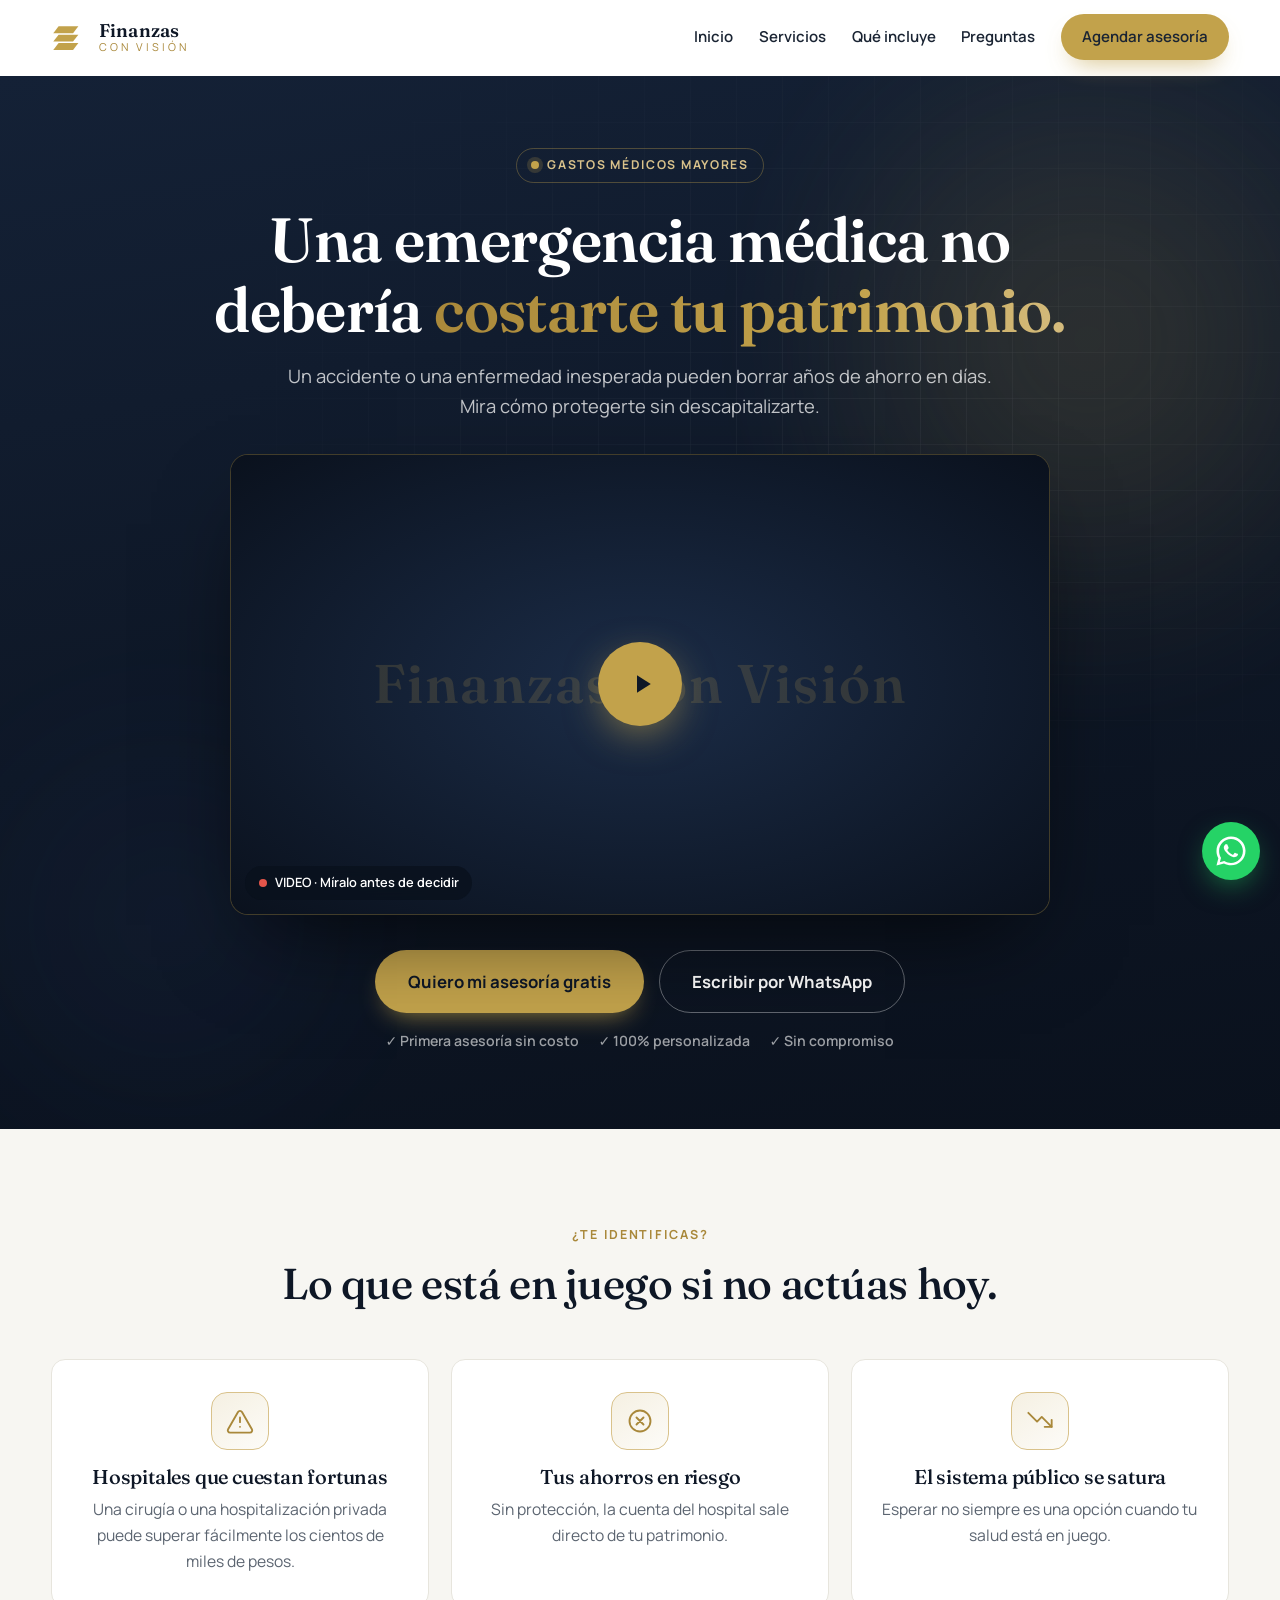
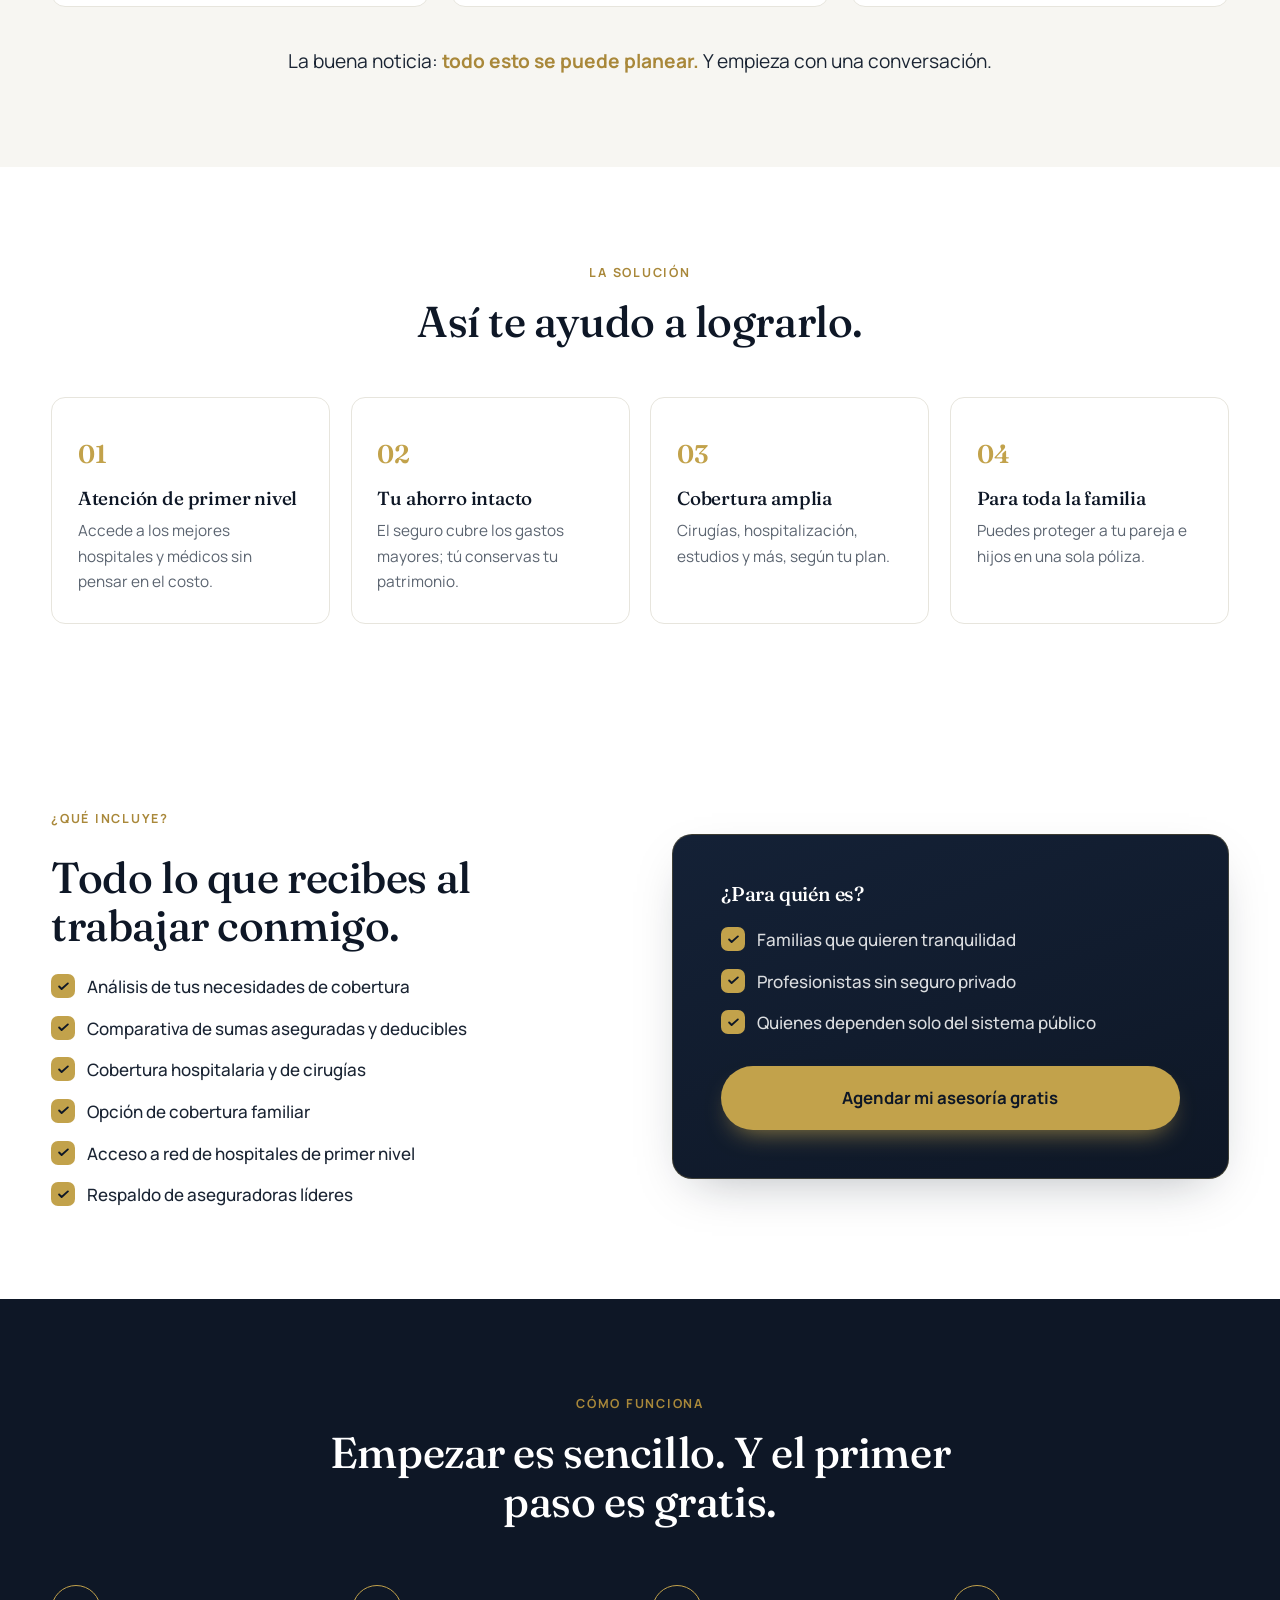
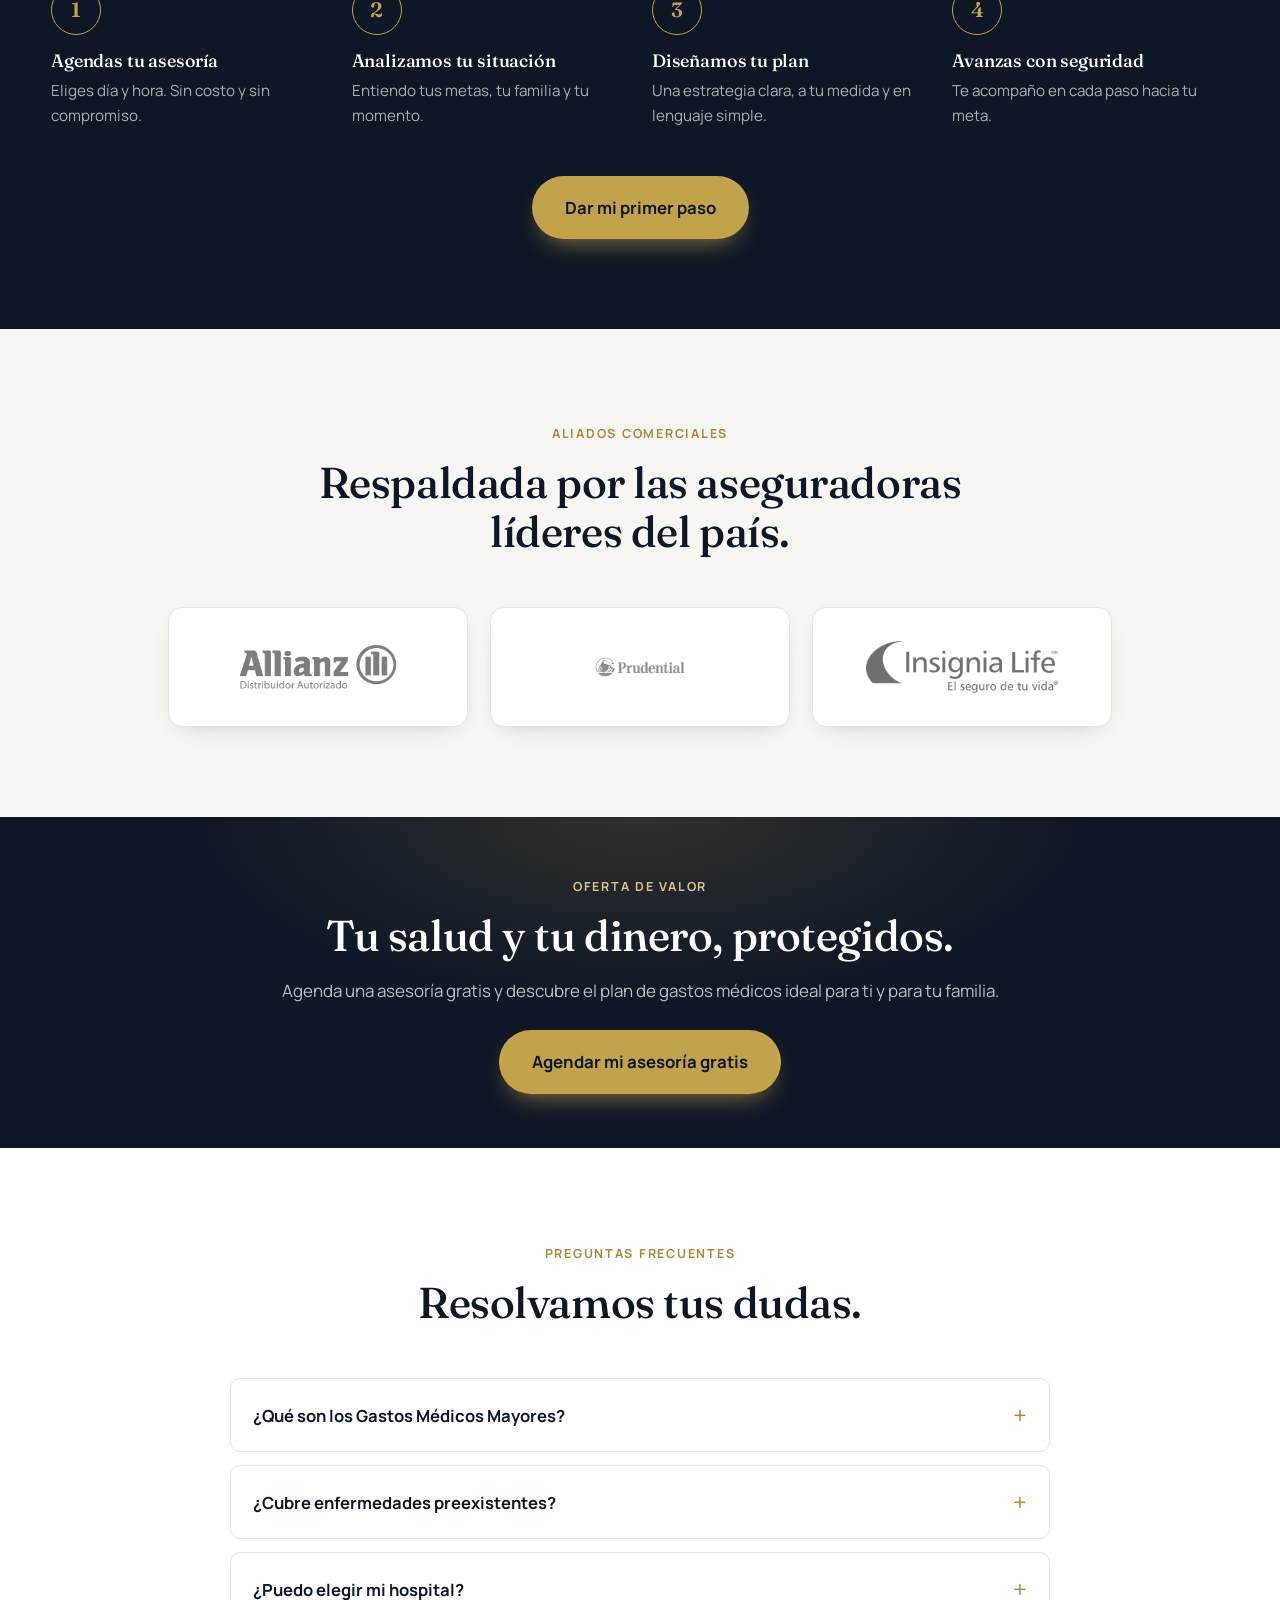
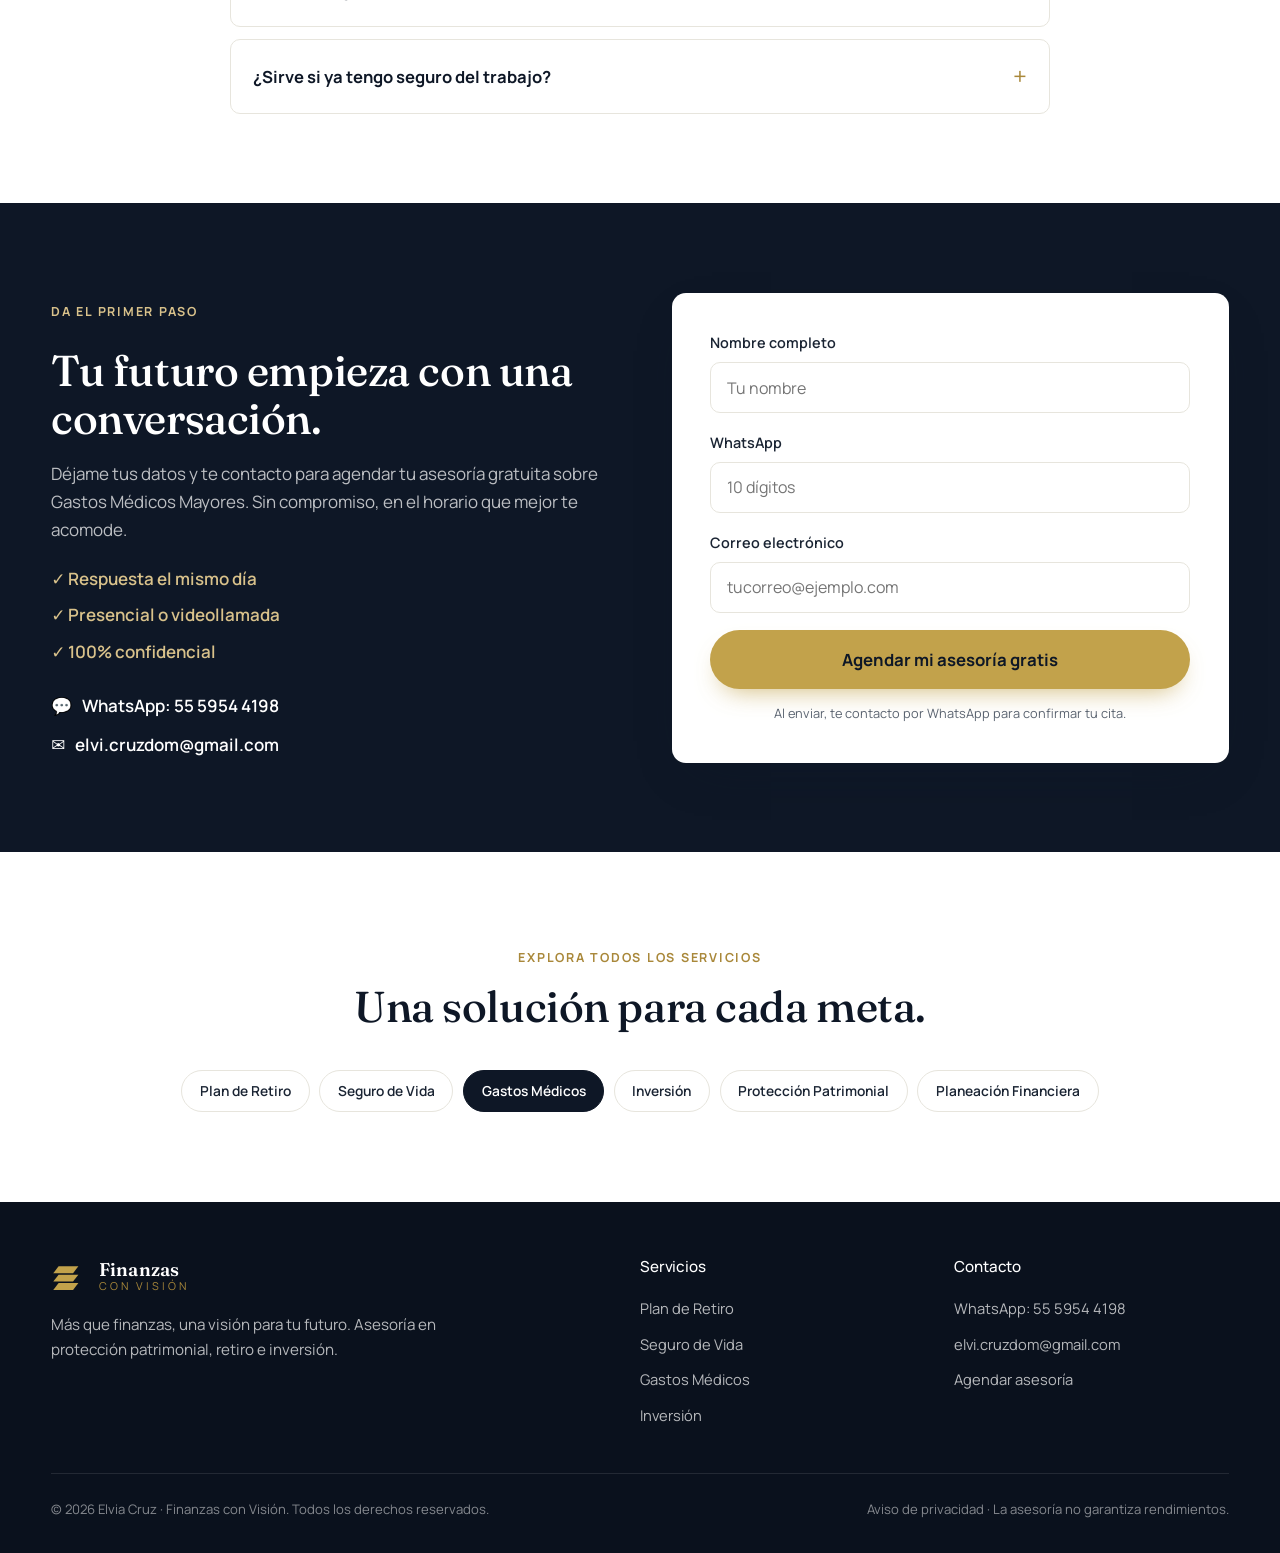
==== gastos-medicos.html @ ceccd6d0 "Add files via upload" ====
<!DOCTYPE html>
<html lang="es-MX">
<head>
  <meta charset="UTF-8" />
  <meta name="viewport" content="width=device-width, initial-scale=1.0" />
  <title>Gastos Médicos Mayores | Elvia Cruz · Finanzas con Visión</title>
  <meta name="description" content="Atiéndete en los mejores hospitales sin descapitalizarte. Seguro de Gastos Médicos Mayores. Agenda tu asesoría gratis con Elvia Cruz." />
  <meta name="theme-color" content="#0E1726" />
  <meta property="og:title" content="Gastos Médicos Mayores | Finanzas con Visión" />
  <meta property="og:description" content="Atiéndete en los mejores hospitales sin descapitalizarte. Seguro de Gastos Médicos Mayores. Agenda tu asesoría gratis con Elvia Cruz." />
  <meta property="og:type" content="website" />
  <meta property="og:image" content="assets/Elvy.jpeg" />

  <link rel="preconnect" href="https://fonts.googleapis.com" />
  <link rel="preconnect" href="https://fonts.gstatic.com" crossorigin />
  <link href="https://fonts.googleapis.com/css2?family=Fraunces:opsz,wght@9..144,400;9..144,500;9..144,600&family=Manrope:wght@400;500;600;700&display=swap" rel="stylesheet" />
  <link rel="icon" type="image/svg+xml" href="assets/logo.svg" />
  <link rel="stylesheet" href="css/gastos-medicos/gastos-medicos.css" />

  <!-- ===== META PIXEL (reemplazar PIXEL_ID) =====
  <script>!function(f,b,e,v,n,t,s2){if(f.fbq)return;n=f.fbq=function(){n.callMethod?n.callMethod.apply(n,arguments):n.queue.push(arguments)};if(!f._fbq)f._fbq=n;n.push=n;n.loaded=!0;n.version='2.0';n.queue=[];t=b.createElement(e);t.async=!0;t.src=v;s2=b.getElementsByTagName(e)[0];s2.parentNode.insertBefore(t,s2)}(window,document,'script','https://connect.facebook.net/en_US/fbevents.js');fbq('init','PIXEL_ID');fbq('track','PageView');</script>
  -->
</head>
<body>
  <div class="scroll-progress" id="scrollProgress" aria-hidden="true"></div>

  <!-- HEADER -->
  <header class="site-header" id="header">
    <div class="container header-inner">
      <a href="index.html" class="brand" aria-label="Finanzas con Visión - Inicio">
        <img src="assets/logo.svg" alt="" class="brand-mark" width="40" height="40" />
        <span class="brand-text"><strong>Finanzas</strong><em>con visión</em></span>
      </a>
      <nav class="nav" id="nav" aria-label="Navegación principal">
        <a href="index.html">Inicio</a>
        <a href="index.html#servicios">Servicios</a>
        <a href="#incluye">Qué incluye</a>
        <a href="#faq">Preguntas</a>
        <a href="#agenda" class="btn btn-gold nav-cta">Agendar asesoría</a>
      </nav>
      <button class="nav-toggle" id="navToggle" aria-label="Abrir menú" aria-expanded="false">
        <span></span><span></span><span></span>
      </button>
    </div>
  </header>

  <main>
    <!-- HERO VSL -->
    <section class="vsl-hero">
      <div class="container vsl-inner">
        <span class="vsl-eyebrow reveal"><span class="dot"></span>Gastos Médicos Mayores</span>
        <h1 class="reveal" data-delay="80">Una emergencia médica no debería <span class="text-gold">costarte tu patrimonio.</span></h1>
        <p class="vsl-hero-sub reveal" data-delay="160">Un accidente o una enfermedad inesperada pueden borrar años de ahorro en días. Mira cómo protegerte sin descapitalizarte.</p>

        <!-- VIDEO VSL · agrega la URL del video en data-video (YouTube/Vimeo/MP4) -->
        <div class="video-wrap reveal" id="videoWrap" data-delay="220" data-video="" role="button" tabindex="0" aria-label="Reproducir video">
          <div class="video-fallback"><span>Finanzas con Visión</span></div>
          <span class="video-tag"><span class="rec"></span> VIDEO · Míralo antes de decidir</span>
          <button class="play-btn" aria-label="Reproducir">
            <svg viewBox="0 0 24 24" fill="currentColor" aria-hidden="true"><path d="M8 5v14l11-7z"/></svg>
          </button>
        </div>

        <div class="vsl-cta reveal" data-delay="300">
          <div class="btn-row">
            <a href="#agenda" class="btn btn-gold btn-lg" data-cta="hero-agenda">Quiero mi asesoría gratis</a>
            <a href="https://wa.me/525559544198?text=Hola%20Elvia%2C%20vi%20tu%20informaci%C3%B3n%20sobre%20Gastos%20Médicos%20Mayores%20y%20quiero%20agendar%20mi%20asesor%C3%ADa" class="btn btn-ghost btn-lg" style="color:#fff;border-color:rgba(255,255,255,.35)" target="_blank" rel="noopener">Escribir por WhatsApp</a>
          </div>
          <ul class="vsl-trust">
            <li>✓ Primera asesoría sin costo</li>
            <li>✓ 100% personalizada</li>
            <li>✓ Sin compromiso</li>
          </ul>
        </div>
      </div>
      <div class="hero-bg" aria-hidden="true">
        <span class="aurora aurora-1"></span>
        <span class="aurora aurora-2"></span>
        <span class="grid-overlay"></span>
      </div>
    </section>

    <!-- PROBLEMA -->
    <section class="section problema" id="problema">
      <div class="container">
        <div class="section-head reveal">
          <span class="kicker">¿Te identificas?</span>
          <h2>Lo que está en juego si no actúas hoy.</h2>
        </div>
        <div class="cards-3">
          <article class="pain-card reveal">
            <span class="pain-icon" aria-hidden="true"><svg viewBox="0 0 24 24" fill="none" stroke="currentColor" stroke-width="1.6" stroke-linecap="round" stroke-linejoin="round"><path d="M10.3 4.3 1.8 19a2 2 0 0 0 1.7 3h17a2 2 0 0 0 1.7-3L13.7 4.3a2 2 0 0 0-3.4 0z"/><path d="M12 9v4M12 17h.01"/></svg></span>
            <h3>Hospitales que cuestan fortunas</h3>
            <p>Una cirugía o una hospitalización privada puede superar fácilmente los cientos de miles de pesos.</p>
          </article>
          <article class="pain-card reveal" data-delay="100">
            <span class="pain-icon" aria-hidden="true"><svg viewBox="0 0 24 24" fill="none" stroke="currentColor" stroke-width="1.6" stroke-linecap="round" stroke-linejoin="round"><circle cx="12" cy="12" r="9"/><path d="M15 9l-6 6M9 9l6 6"/></svg></span>
            <h3>Tus ahorros en riesgo</h3>
            <p>Sin protección, la cuenta del hospital sale directo de tu patrimonio.</p>
          </article>
          <article class="pain-card reveal" data-delay="200">
            <span class="pain-icon" aria-hidden="true"><svg viewBox="0 0 24 24" fill="none" stroke="currentColor" stroke-width="1.6" stroke-linecap="round" stroke-linejoin="round"><path d="M22 17l-8.5-8.5-4 4L2 5"/><path d="M16 17h6v-6"/></svg></span>
            <h3>El sistema público se satura</h3>
            <p>Esperar no siempre es una opción cuando tu salud está en juego.</p>
          </article>
        </div>
        <p class="problema-close reveal">La buena noticia: <strong>todo esto se puede planear.</strong> Y empieza con una conversación.</p>
      </div>
    </section>

    <!-- BENEFICIOS / SOLUCIÓN -->
    <section class="section beneficios">
      <div class="container">
        <div class="section-head reveal">
          <span class="kicker">La solución</span>
          <h2>Así te ayudo a lograrlo.</h2>
        </div>
        <div class="cards-4">
          <article class="benefit-card reveal">
            <span class="benefit-num">01</span>
            <h3>Atención de primer nivel</h3>
            <p>Accede a los mejores hospitales y médicos sin pensar en el costo.</p>
          </article>
          <article class="benefit-card reveal" data-delay="80">
            <span class="benefit-num">02</span>
            <h3>Tu ahorro intacto</h3>
            <p>El seguro cubre los gastos mayores; tú conservas tu patrimonio.</p>
          </article>
          <article class="benefit-card reveal" data-delay="160">
            <span class="benefit-num">03</span>
            <h3>Cobertura amplia</h3>
            <p>Cirugías, hospitalización, estudios y más, según tu plan.</p>
          </article>
          <article class="benefit-card reveal" data-delay="240">
            <span class="benefit-num">04</span>
            <h3>Para toda la familia</h3>
            <p>Puedes proteger a tu pareja e hijos en una sola póliza.</p>
          </article>
        </div>
      </div>
    </section>

    <!-- QUÉ INCLUYE -->
    <section class="section" id="incluye">
      <div class="container split-grid">
        <div class="reveal">
          <span class="kicker">¿Qué incluye?</span>
          <h2 style="margin:.6rem 0 1.4rem">Todo lo que recibes al trabajar conmigo.</h2>
          <ul class="checklist">
            <li>Análisis de tus necesidades de cobertura</li>
            <li>Comparativa de sumas aseguradas y deducibles</li>
            <li>Cobertura hospitalaria y de cirugías</li>
            <li>Opción de cobertura familiar</li>
            <li>Acceso a red de hospitales de primer nivel</li>
            <li>Respaldo de aseguradoras líderes</li>
          </ul>
        </div>
        <div class="split-visual reveal" data-delay="120">
          <h3>¿Para quién es?</h3>
          <ul class="checklist">
            <li>Familias que quieren tranquilidad</li>
            <li>Profesionistas sin seguro privado</li>
            <li>Quienes dependen solo del sistema público</li>
          </ul>
          <a href="#agenda" class="btn btn-gold btn-block btn-lg" style="margin-top:1.8rem" data-cta="incluye-agenda">Agendar mi asesoría gratis</a>
        </div>
      </div>
    </section>

    <!-- PROCESO -->
    <section class="section proceso">
      <div class="container">
        <div class="section-head reveal light">
          <span class="kicker">Cómo funciona</span>
          <h2>Empezar es sencillo. Y el primer paso es gratis.</h2>
        </div>
        <ol class="steps">
          <li class="step reveal">
            <span class="step-num">1</span>
            <h3>Agendas tu asesoría</h3>
            <p>Eliges día y hora. Sin costo y sin compromiso.</p>
          </li>
          <li class="step reveal" data-delay="100">
            <span class="step-num">2</span>
            <h3>Analizamos tu situación</h3>
            <p>Entiendo tus metas, tu familia y tu momento.</p>
          </li>
          <li class="step reveal" data-delay="200">
            <span class="step-num">3</span>
            <h3>Diseñamos tu plan</h3>
            <p>Una estrategia clara, a tu medida y en lenguaje simple.</p>
          </li>
          <li class="step reveal" data-delay="300">
            <span class="step-num">4</span>
            <h3>Avanzas con seguridad</h3>
            <p>Te acompaño en cada paso hacia tu meta.</p>
          </li>
        </ol>
        <div class="proceso-cta reveal"><a href="#agenda" class="btn btn-gold btn-lg">Dar mi primer paso</a></div>
      </div>
    </section>

    <!-- ALIADOS -->
    <section class="section aliados" id="aliados">
      <div class="container">
        <div class="section-head reveal">
          <span class="kicker">Aliados comerciales</span>
          <h2>Respaldada por las aseguradoras líderes del país.</h2>
        </div>
        <div class="partners reveal">
          <div class="partner"><img src="assets/allianz-distribuidor-autorizado.png" alt="Allianz" onerror="this.replaceWith(Object.assign(document.createElement('span'),{className:'partner-name',textContent:'Allianz'}))" /></div>
          <div class="partner"><img src="assets/Prudential-Financial-Logo.png" alt="Prudential" onerror="this.replaceWith(Object.assign(document.createElement('span'),{className:'partner-name',textContent:'Prudential'}))" /></div>
          <div class="partner"><img src="assets/logo insignia.png" alt="Insignia Life" onerror="this.replaceWith(Object.assign(document.createElement('span'),{className:'partner-name',textContent:'Insignia Life'}))" /></div>
        </div>
      </div>
    </section>

    <!-- OFERTA -->
    <section class="offer-bar">
      <div class="container offer-box reveal">
        <span class="kicker">Oferta de valor</span>
        <h2>Tu salud y tu dinero, protegidos.</h2>
        <p>Agenda una asesoría gratis y descubre el plan de gastos médicos ideal para ti y para tu familia.</p>
        <a href="#agenda" class="btn btn-gold btn-lg">Agendar mi asesoría gratis</a>
      </div>
    </section>

    <!-- FAQ -->
    <section class="section faq" id="faq">
      <div class="container faq-wrap">
        <div class="section-head reveal">
          <span class="kicker">Preguntas frecuentes</span>
          <h2>Resolvamos tus dudas.</h2>
        </div>
        <div class="faq-list">
          <details class="faq-item reveal">
            <summary>¿Qué son los Gastos Médicos Mayores?</summary>
            <p>Un seguro que cubre gastos hospitalarios y de cirugías de cierto monto en adelante, protegiendo tu patrimonio.</p>
          </details>
          <details class="faq-item reveal">
            <summary>¿Cubre enfermedades preexistentes?</summary>
            <p>Depende del caso; lo revisamos con transparencia en tu asesoría.</p>
          </details>
          <details class="faq-item reveal">
            <summary>¿Puedo elegir mi hospital?</summary>
            <p>Sí, dentro de la red de tu plan, que incluye hospitales de primer nivel.</p>
          </details>
          <details class="faq-item reveal">
            <summary>¿Sirve si ya tengo seguro del trabajo?</summary>
            <p>Puede complementarlo o darte cobertura propia si cambias de empleo.</p>
          </details>
        </div>
      </div>
    </section>

    <!-- AGENDA / FORM -->
    <section class="section agenda" id="agenda">
      <div class="container agenda-grid">
        <div class="agenda-copy reveal">
          <span class="kicker light">Da el primer paso</span>
          <h2>Tu futuro empieza con una conversación.</h2>
          <p>Déjame tus datos y te contacto para agendar tu asesoría gratuita sobre Gastos Médicos Mayores. Sin compromiso, en el horario que mejor te acomode.</p>
          <ul class="agenda-list">
            <li>✓ Respuesta el mismo día</li>
            <li>✓ Presencial o videollamada</li>
            <li>✓ 100% confidencial</li>
          </ul>
          <div class="agenda-contact">
            <a href="https://wa.me/525559544198?text=Hola%20Elvia%2C%20vi%20tu%20informaci%C3%B3n%20sobre%20Gastos%20Médicos%20Mayores%20y%20quiero%20agendar%20mi%20asesor%C3%ADa" class="contact-line" target="_blank" rel="noopener"><span aria-hidden="true">💬</span> WhatsApp: 55 5954 4198</a>
            <a href="mailto:elvi.cruzdom@gmail.com" class="contact-line"><span aria-hidden="true">✉️</span> elvi.cruzdom@gmail.com</a>
          </div>
        </div>
        <div class="agenda-card reveal" data-delay="120">
          <form id="leadForm" class="lead-form" novalidate data-servicio="Gastos Médicos Mayores">
            <div class="field"><label for="nombre">Nombre completo</label><input type="text" id="nombre" name="nombre" required placeholder="Tu nombre" autocomplete="name" /></div>
            <div class="field"><label for="whatsapp">WhatsApp</label><input type="tel" id="whatsapp" name="whatsapp" required placeholder="10 dígitos" autocomplete="tel" inputmode="numeric" /></div>
            <div class="field"><label for="email">Correo electrónico</label><input type="email" id="email" name="email" required placeholder="tucorreo@ejemplo.com" autocomplete="email" /></div>
            <button type="submit" class="btn btn-gold btn-block btn-lg" data-cta="form-submit">Agendar mi asesoría gratis</button>
            <p class="form-note">Al enviar, te contacto por WhatsApp para confirmar tu cita.</p>
            <p class="form-success" id="formSuccess" hidden>✓ ¡Listo! Te redirijo a WhatsApp para confirmar…</p>
          </form>
          <!-- Calendly opcional: pega tu widget aquí -->
        </div>
      </div>
    </section>

    <!-- OTROS SERVICIOS -->
    <section class="section" style="text-align:center">
      <div class="container">
        <div class="section-head reveal" style="margin-bottom:0">
          <span class="kicker">Explora todos los servicios</span>
          <h2>Una solución para cada meta.</h2>
        </div>
        <div class="svc-nav reveal">
          <a class="svc-chip" href="retiro.html">Plan de Retiro</a>
          <a class="svc-chip" href="seguro-vida.html">Seguro de Vida</a>
          <a class="svc-chip active" href="gastos-medicos.html">Gastos Médicos</a>
          <a class="svc-chip" href="inversion.html">Inversión</a>
          <a class="svc-chip" href="proteccion-patrimonial.html">Protección Patrimonial</a>
          <a class="svc-chip" href="planeacion-financiera.html">Planeación Financiera</a>
        </div>
      </div>
    </section>
  </main>

  <!-- FOOTER -->
  <footer class="site-footer">
    <div class="container footer-grid">
      <div class="footer-brand">
        <a href="index.html" class="brand brand--footer">
          <img src="assets/logo.svg" alt="" class="brand-mark" width="44" height="44" />
          <span class="brand-text"><strong>Finanzas</strong><em>con visión</em></span>
        </a>
        <p>Más que finanzas, una visión para tu futuro. Asesoría en protección patrimonial, retiro e inversión.</p>
      </div>
      <div class="footer-col">
        <h4>Servicios</h4>
        <a href="retiro.html">Plan de Retiro</a>
        <a href="seguro-vida.html">Seguro de Vida</a>
        <a href="gastos-medicos.html">Gastos Médicos</a>
        <a href="inversion.html">Inversión</a>
      </div>
      <div class="footer-col">
        <h4>Contacto</h4>
        <a href="https://wa.me/525559544198" target="_blank" rel="noopener">WhatsApp: 55 5954 4198</a>
        <a href="mailto:elvi.cruzdom@gmail.com">elvi.cruzdom@gmail.com</a>
        <a href="#agenda">Agendar asesoría</a>
      </div>
    </div>
    <div class="container footer-bottom">
      <span>© <span id="year">2026</span> Elvia Cruz · Finanzas con Visión. Todos los derechos reservados.</span>
      <span class="footer-legal">Aviso de privacidad · La asesoría no garantiza rendimientos.</span>
    </div>
  </footer>

  <!-- WHATSAPP FLOTANTE -->
  <a href="https://wa.me/525559544198?text=Hola%20Elvia%2C%20vi%20tu%20informaci%C3%B3n%20sobre%20Gastos%20Médicos%20Mayores%20y%20quiero%20agendar%20mi%20asesor%C3%ADa" class="wa-float" target="_blank" rel="noopener" aria-label="Escríbeme por WhatsApp"><svg viewBox="0 0 32 32" width="30" height="30" fill="currentColor" aria-hidden="true"><path d="M16 .5C7.4.5.5 7.4.5 16c0 2.8.7 5.4 2 7.7L.5 31.5l8-2.1c2.2 1.2 4.8 1.9 7.5 1.9 8.6 0 15.5-6.9 15.5-15.5S24.6.5 16 .5zm0 28.3c-2.4 0-4.7-.6-6.7-1.8l-.5-.3-4.7 1.2 1.3-4.6-.3-.5C3.9 20.8 3.3 18.5 3.3 16 3.3 9 9 3.3 16 3.3S28.7 9 28.7 16 23 28.8 16 28.8zm7.4-9.5c-.4-.2-2.4-1.2-2.7-1.3-.4-.1-.6-.2-.9.2-.3.4-1 1.3-1.3 1.6-.2.2-.5.3-.9.1-.4-.2-1.7-.6-3.2-2-1.2-1-2-2.4-2.2-2.8-.2-.4 0-.6.2-.8l.6-.7c.2-.2.3-.4.4-.6.1-.2 0-.5 0-.7-.1-.2-.9-2.1-1.2-2.9-.3-.8-.6-.7-.9-.7h-.7c-.2 0-.6.1-1 .5-.3.4-1.3 1.3-1.3 3.1s1.3 3.6 1.5 3.8c.2.2 2.6 4 6.3 5.5.9.4 1.6.6 2.1.8.9.3 1.7.2 2.3.1.7-.1 2.4-1 2.7-1.9.3-.9.3-1.7.2-1.9-.1-.2-.3-.3-.7-.5z"/></svg></a>

  <!-- MODAL VIDEO -->
  <div class="video-modal" id="videoModal" aria-hidden="true">
    <div class="video-modal-inner">
      <button class="video-close" id="videoClose" aria-label="Cerrar video">&times;</button>
      <div id="videoModalBody" style="width:100%;height:100%"></div>
    </div>
  </div>

  <script src="js/shared/vsl.js" defer></script>
</body>
</html>
---- css/gastos-medicos/gastos-medicos.css ----
/* ============================================================
   Gastos Médicos Mayores — gastos-medicos.css
   Importa la base compartida y aplica ajustes propios de esta página.
   ============================================================ */
@import url('../shared/base.css');

/* Espacio reservado para personalizaciones de esta landing
   (acentos, poster del video, etc.) sin tocar la base. */
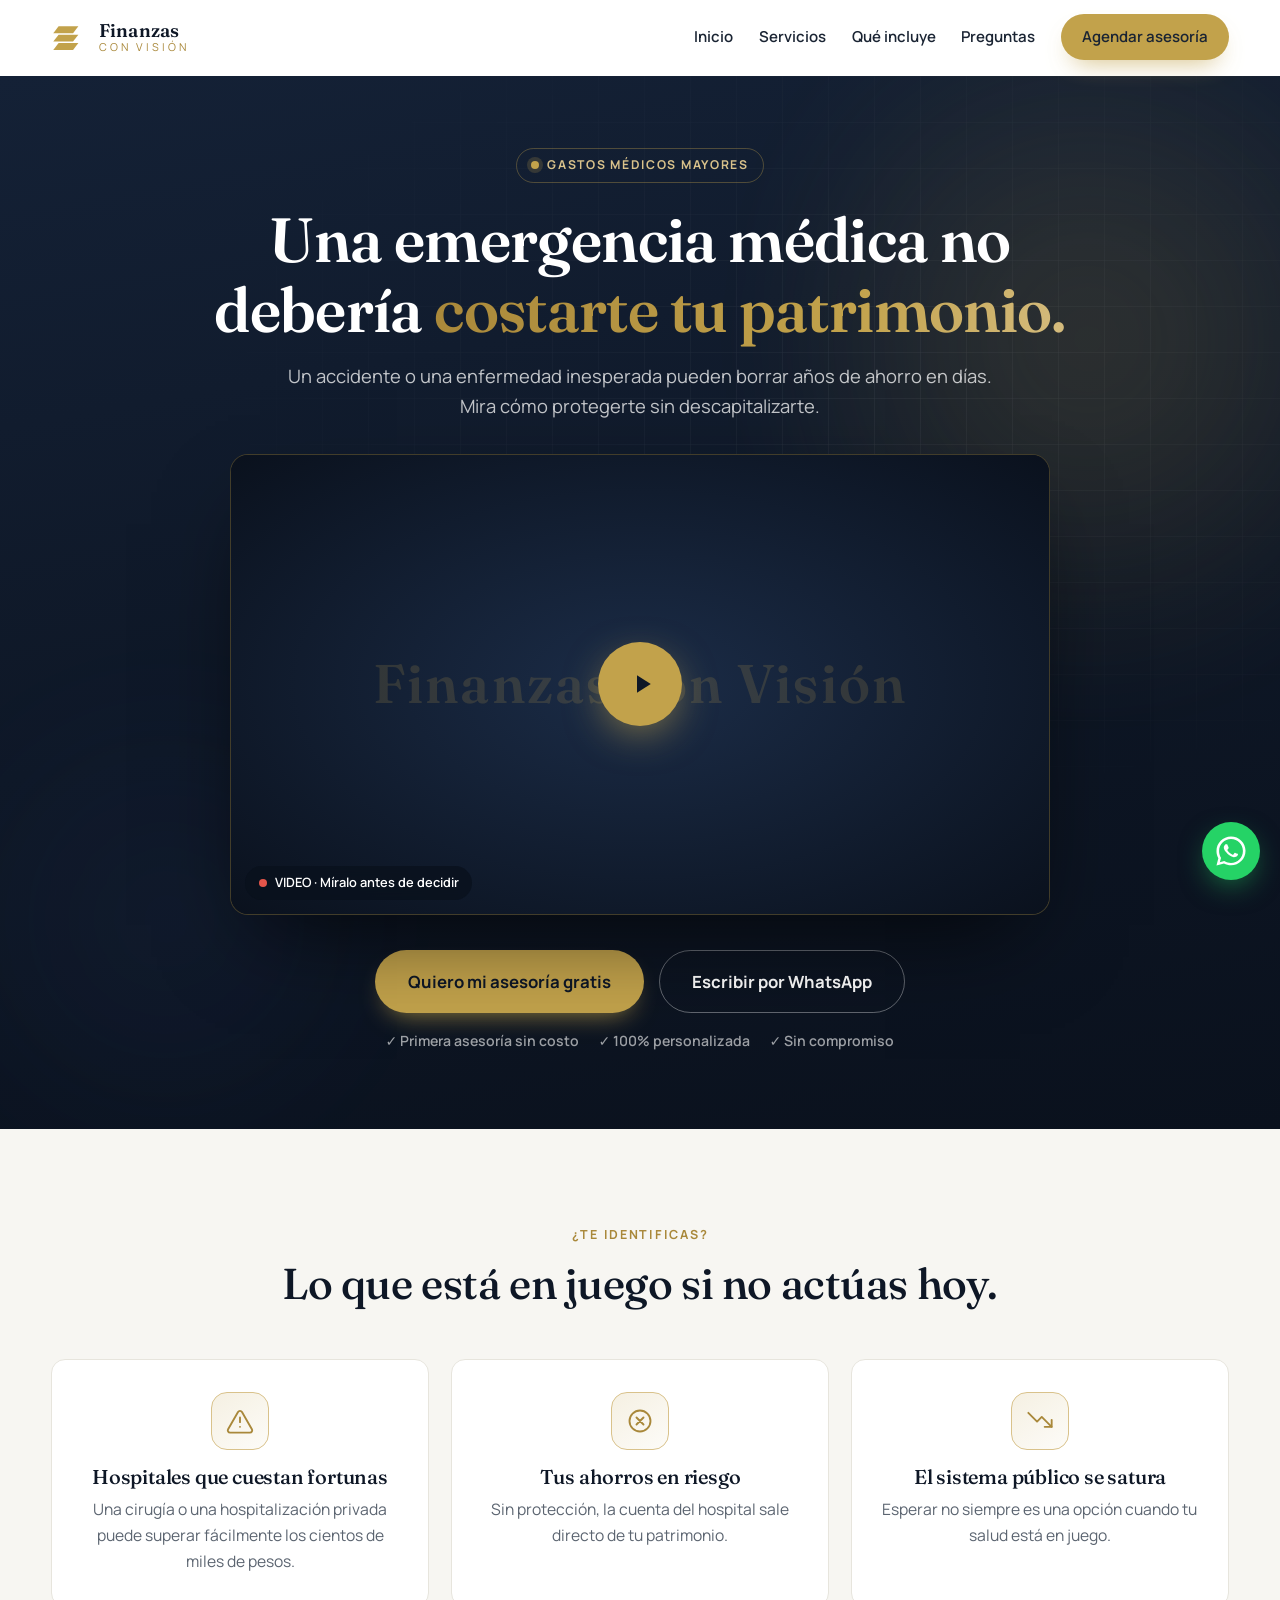
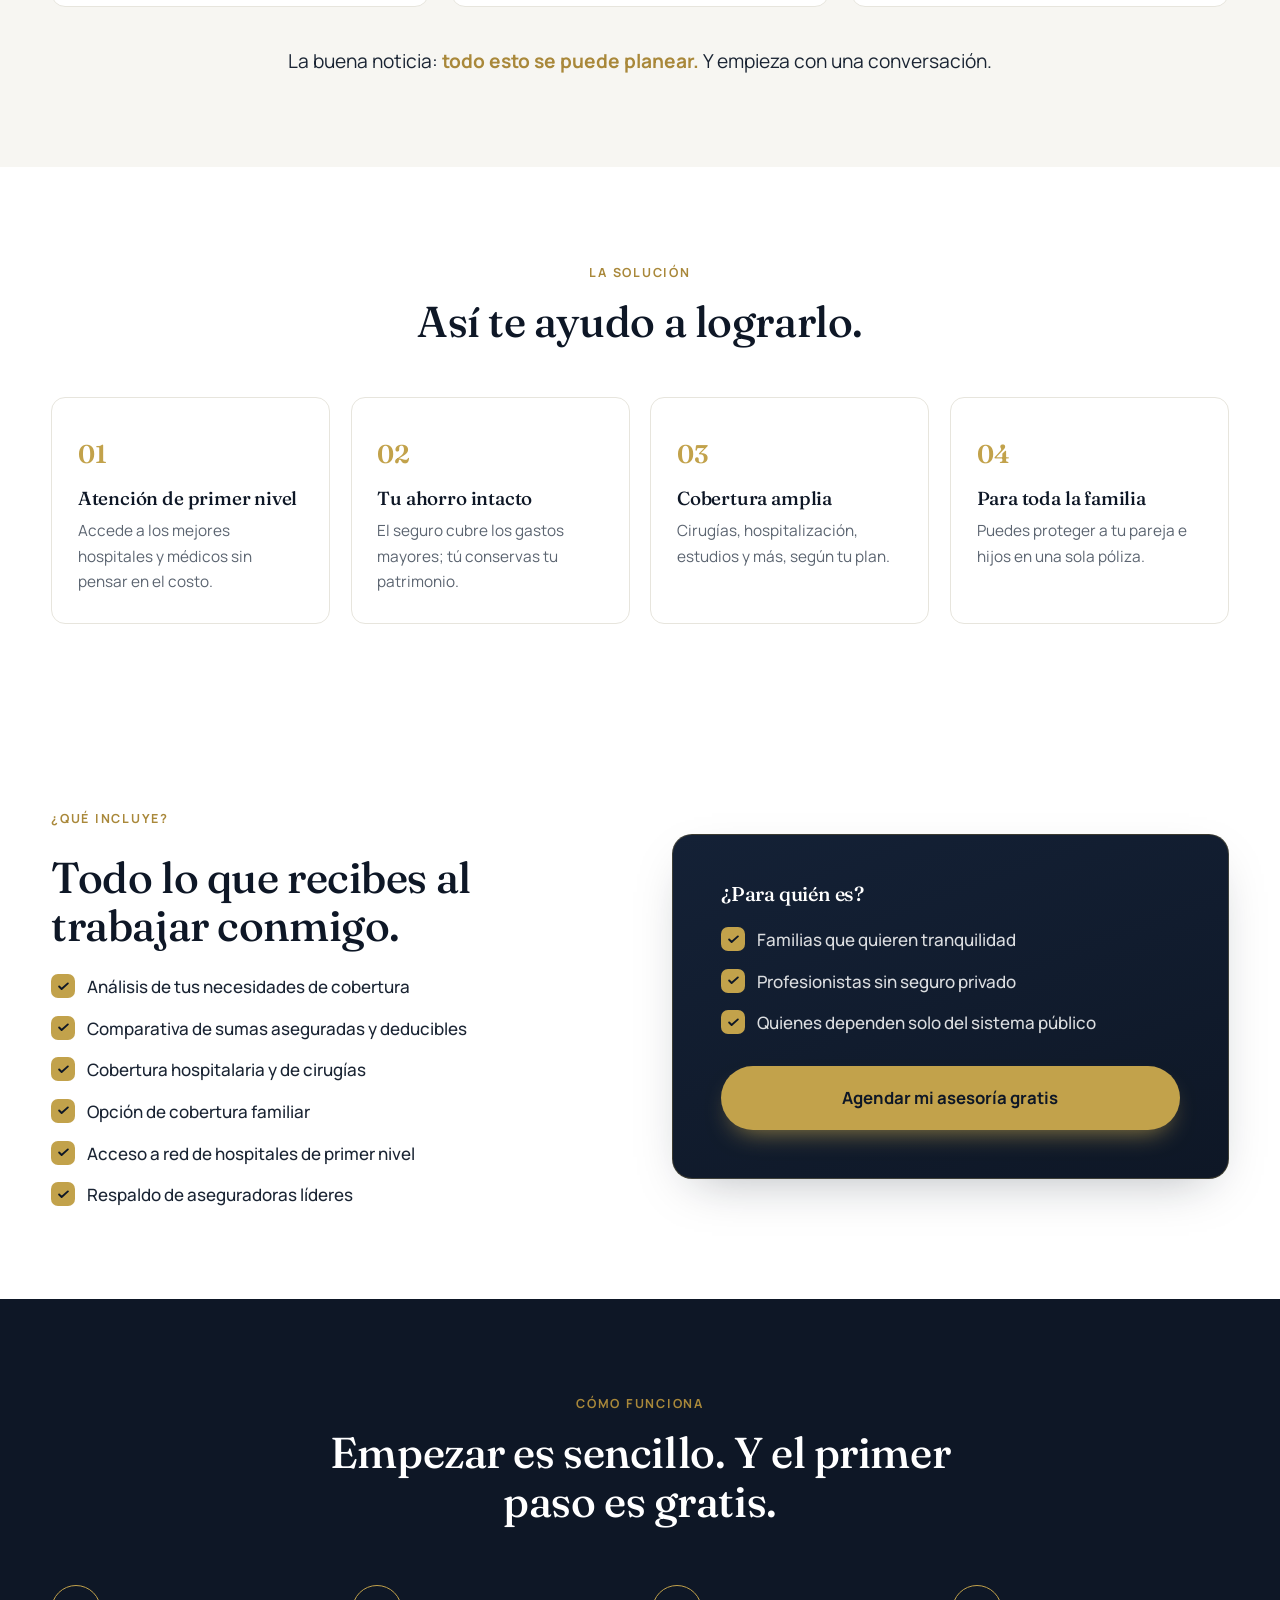
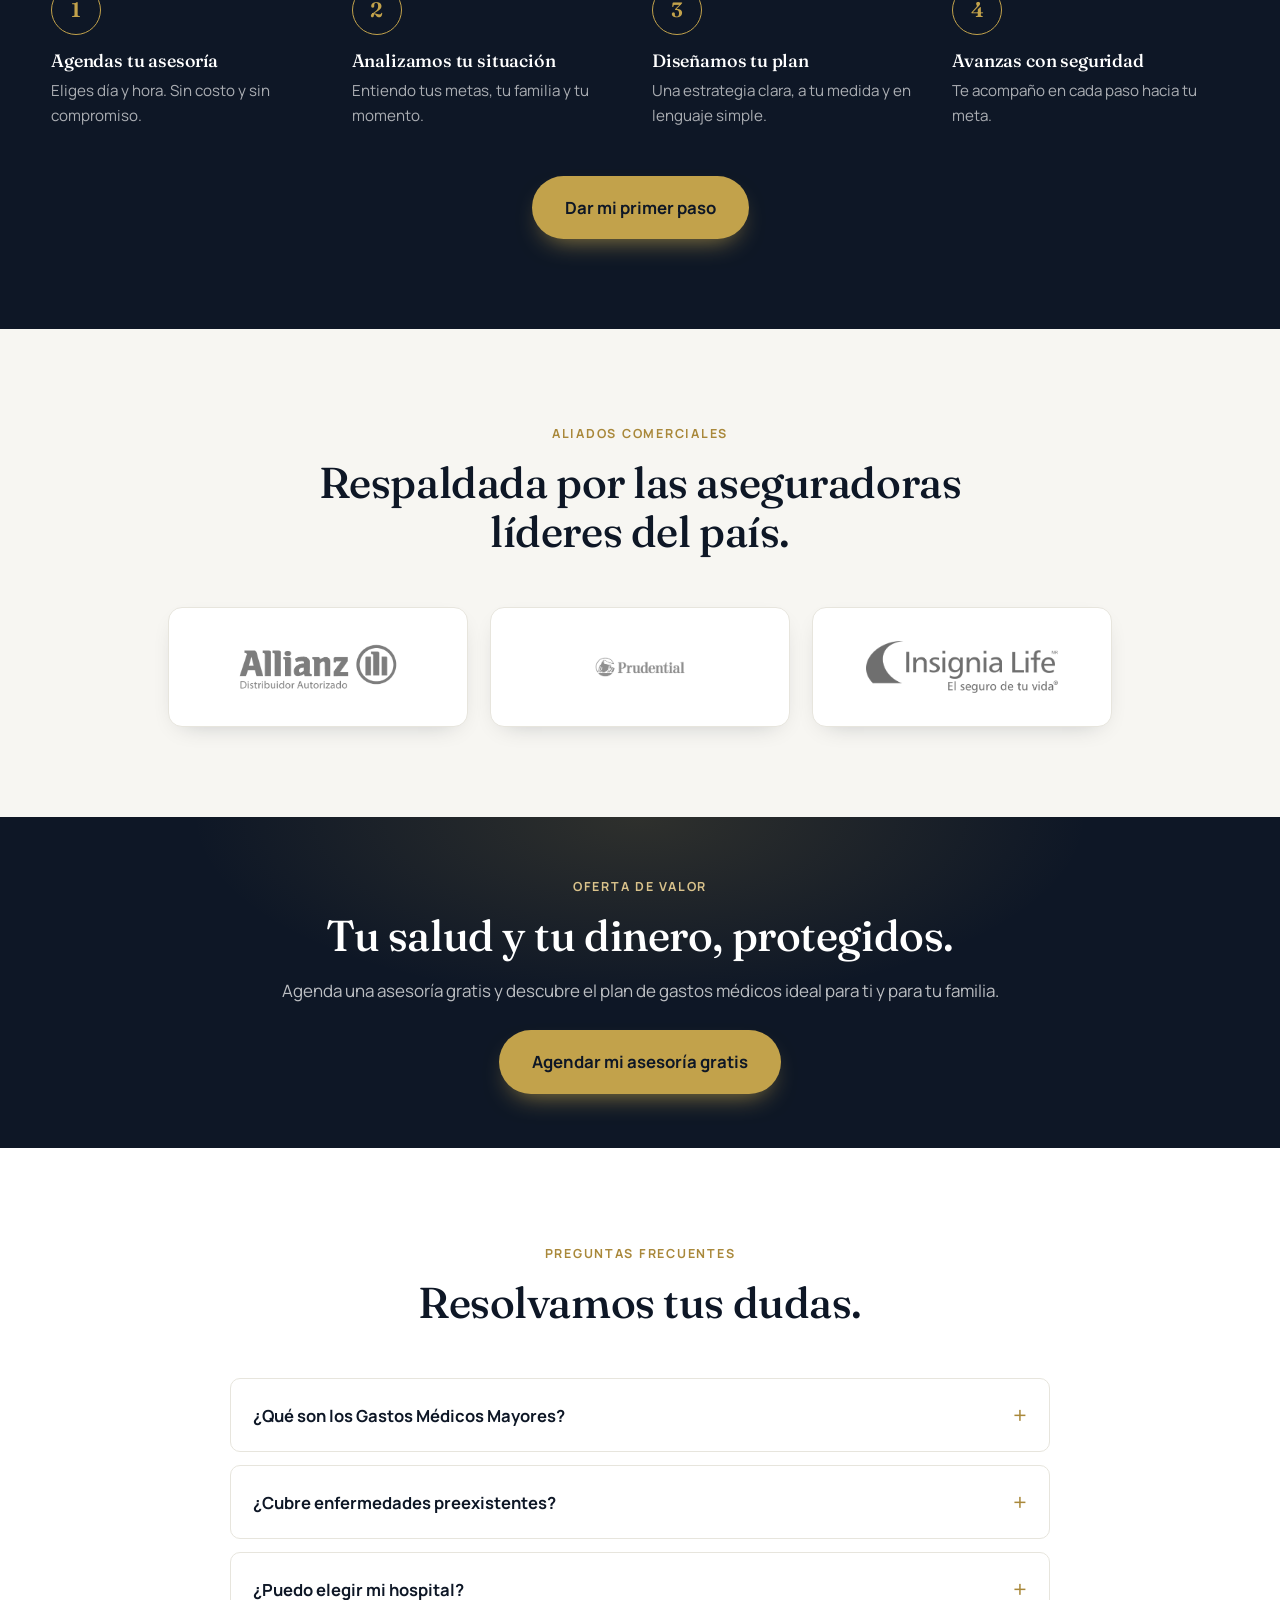
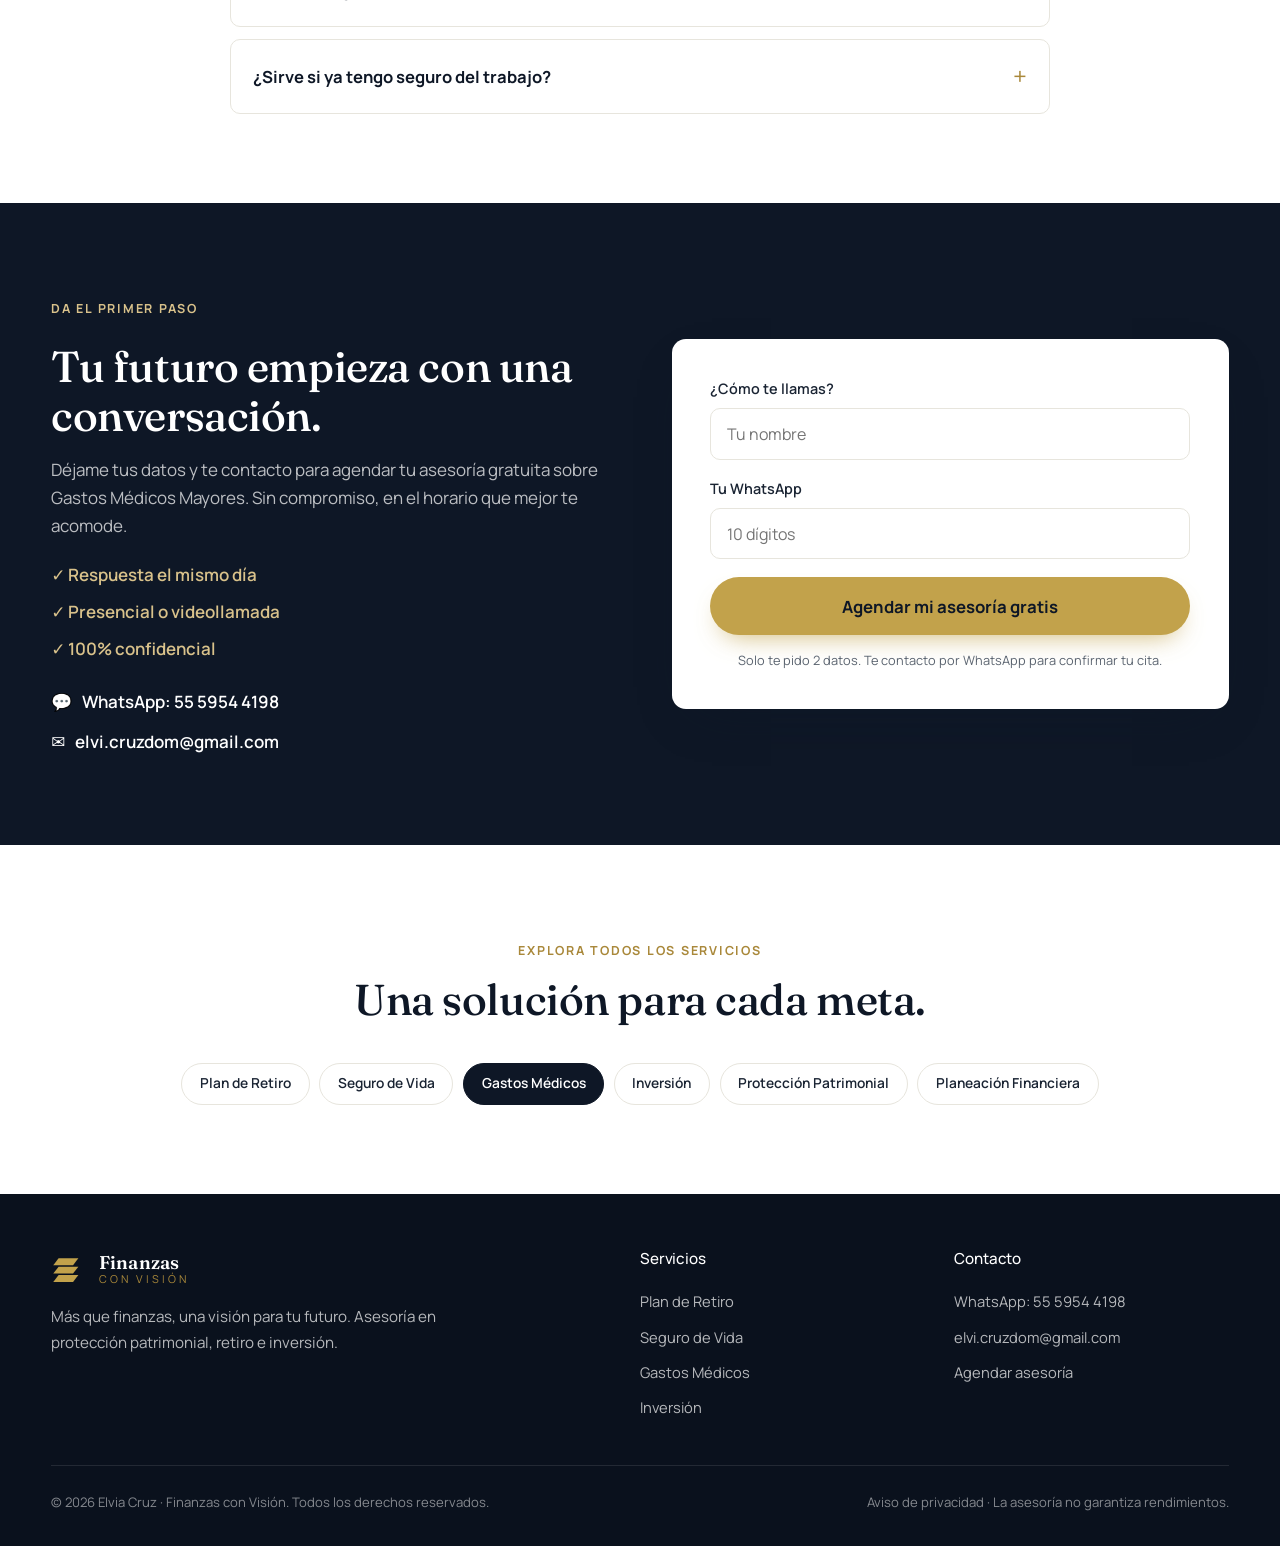
==== commit a08b4b68: "Add files via upload" ====
--- a/gastos-medicos.html
+++ b/gastos-medicos.html
@@ -20,6 +20,14 @@
   <!-- ===== META PIXEL (reemplazar PIXEL_ID) =====
   <script>!function(f,b,e,v,n,t,s2){if(f.fbq)return;n=f.fbq=function(){n.callMethod?n.callMethod.apply(n,arguments):n.queue.push(arguments)};if(!f._fbq)f._fbq=n;n.push=n;n.loaded=!0;n.version='2.0';n.queue=[];t=b.createElement(e);t.async=!0;t.src=v;s2=b.getElementsByTagName(e)[0];s2.parentNode.insertBefore(t,s2)}(window,document,'script','https://connect.facebook.net/en_US/fbevents.js');fbq('init','PIXEL_ID');fbq('track','PageView');</script>
   -->
+
+  <!-- Datos estructurados (SEO) -->
+  <script type="application/ld+json">
+  {"@context":"https://schema.org","@graph":[
+    {"@type":"FinancialService","name":"Finanzas con Visión — Gastos Médicos Mayores","description":"Atiéndete en los mejores hospitales sin descapitalizarte. Seguro de Gastos Médicos Mayores. Agenda tu asesoría gratis con Elvia Cruz.","areaServed":"MX","priceRange":"Asesoría gratuita","telephone":"+525559544198","email":"elvi.cruzdom@gmail.com","provider":{"@type":"Person","name":"Elvia Cruz","jobTitle":"Asesora Financiera"}},
+    {"@type":"FAQPage","mainEntity":[{"@type":"Question","name":"¿Qué son los Gastos Médicos Mayores?","acceptedAnswer":{"@type":"Answer","text":"Un seguro que cubre gastos hospitalarios y de cirugías de cierto monto en adelante, protegiendo tu patrimonio."}},{"@type":"Question","name":"¿Cubre enfermedades preexistentes?","acceptedAnswer":{"@type":"Answer","text":"Depende del caso; lo revisamos con transparencia en tu asesoría."}},{"@type":"Question","name":"¿Puedo elegir mi hospital?","acceptedAnswer":{"@type":"Answer","text":"Sí, dentro de la red de tu plan, que incluye hospitales de primer nivel."}},{"@type":"Question","name":"¿Sirve si ya tengo seguro del trabajo?","acceptedAnswer":{"@type":"Answer","text":"Puede complementarlo o darte cobertura propia si cambias de empleo."}}]}
+  ]}
+  </script>
 </head>
 <body>
   <div class="scroll-progress" id="scrollProgress" aria-hidden="true"></div>
@@ -210,7 +218,7 @@
         <div class="partners reveal">
           <div class="partner"><img src="assets/allianz-distribuidor-autorizado.png" alt="Allianz" onerror="this.replaceWith(Object.assign(document.createElement('span'),{className:'partner-name',textContent:'Allianz'}))" /></div>
           <div class="partner"><img src="assets/Prudential-Financial-Logo.png" alt="Prudential" onerror="this.replaceWith(Object.assign(document.createElement('span'),{className:'partner-name',textContent:'Prudential'}))" /></div>
-          <div class="partner"><img src="assets/logo insignia.png" alt="Insignia Life" onerror="this.replaceWith(Object.assign(document.createElement('span'),{className:'partner-name',textContent:'Insignia Life'}))" /></div>
+          <div class="partner"><img src="assets/insignia.webp" alt="Insignia Life" onerror="this.replaceWith(Object.assign(document.createElement('span'),{className:'partner-name',textContent:'Insignia Life'}))" /></div>
         </div>
       </div>
     </section>
@@ -272,11 +280,10 @@
         </div>
         <div class="agenda-card reveal" data-delay="120">
           <form id="leadForm" class="lead-form" novalidate data-servicio="Gastos Médicos Mayores">
-            <div class="field"><label for="nombre">Nombre completo</label><input type="text" id="nombre" name="nombre" required placeholder="Tu nombre" autocomplete="name" /></div>
-            <div class="field"><label for="whatsapp">WhatsApp</label><input type="tel" id="whatsapp" name="whatsapp" required placeholder="10 dígitos" autocomplete="tel" inputmode="numeric" /></div>
-            <div class="field"><label for="email">Correo electrónico</label><input type="email" id="email" name="email" required placeholder="tucorreo@ejemplo.com" autocomplete="email" /></div>
+            <div class="field"><label for="nombre">¿Cómo te llamas?</label><input type="text" id="nombre" name="nombre" required placeholder="Tu nombre" autocomplete="name" /></div>
+            <div class="field"><label for="whatsapp">Tu WhatsApp</label><input type="tel" id="whatsapp" name="whatsapp" required placeholder="10 dígitos" autocomplete="tel" inputmode="numeric" /></div>
             <button type="submit" class="btn btn-gold btn-block btn-lg" data-cta="form-submit">Agendar mi asesoría gratis</button>
-            <p class="form-note">Al enviar, te contacto por WhatsApp para confirmar tu cita.</p>
+            <p class="form-note">Solo te pido 2 datos. Te contacto por WhatsApp para confirmar tu cita.</p>
             <p class="form-success" id="formSuccess" hidden>✓ ¡Listo! Te redirijo a WhatsApp para confirmar…</p>
           </form>
           <!-- Calendly opcional: pega tu widget aquí -->
@@ -333,6 +340,12 @@
     </div>
   </footer>
 
+  <!-- CTA FIJO MÓVIL -->
+  <div class="mobile-cta">
+    <a href="#agenda" class="btn btn-gold mcta-main" data-cta="mobilebar-agenda">Agendar gratis</a>
+    <a href="https://wa.me/525559544198?text=Hola%20Elvia%2C%20vi%20tu%20informaci%C3%B3n%20sobre%20Gastos%20Médicos%20Mayores%20y%20quiero%20agendar%20mi%20asesor%C3%ADa" class="mcta-wa" target="_blank" rel="noopener" aria-label="WhatsApp"><svg viewBox="0 0 32 32" width="30" height="30" fill="currentColor" aria-hidden="true"><path d="M16 .5C7.4.5.5 7.4.5 16c0 2.8.7 5.4 2 7.7L.5 31.5l8-2.1c2.2 1.2 4.8 1.9 7.5 1.9 8.6 0 15.5-6.9 15.5-15.5S24.6.5 16 .5zm0 28.3c-2.4 0-4.7-.6-6.7-1.8l-.5-.3-4.7 1.2 1.3-4.6-.3-.5C3.9 20.8 3.3 18.5 3.3 16 3.3 9 9 3.3 16 3.3S28.7 9 28.7 16 23 28.8 16 28.8zm7.4-9.5c-.4-.2-2.4-1.2-2.7-1.3-.4-.1-.6-.2-.9.2-.3.4-1 1.3-1.3 1.6-.2.2-.5.3-.9.1-.4-.2-1.7-.6-3.2-2-1.2-1-2-2.4-2.2-2.8-.2-.4 0-.6.2-.8l.6-.7c.2-.2.3-.4.4-.6.1-.2 0-.5 0-.7-.1-.2-.9-2.1-1.2-2.9-.3-.8-.6-.7-.9-.7h-.7c-.2 0-.6.1-1 .5-.3.4-1.3 1.3-1.3 3.1s1.3 3.6 1.5 3.8c.2.2 2.6 4 6.3 5.5.9.4 1.6.6 2.1.8.9.3 1.7.2 2.3.1.7-.1 2.4-1 2.7-1.9.3-.9.3-1.7.2-1.9-.1-.2-.3-.3-.7-.5z"/></svg></a>
+  </div>
+
   <!-- WHATSAPP FLOTANTE -->
   <a href="https://wa.me/525559544198?text=Hola%20Elvia%2C%20vi%20tu%20informaci%C3%B3n%20sobre%20Gastos%20Médicos%20Mayores%20y%20quiero%20agendar%20mi%20asesor%C3%ADa" class="wa-float" target="_blank" rel="noopener" aria-label="Escríbeme por WhatsApp"><svg viewBox="0 0 32 32" width="30" height="30" fill="currentColor" aria-hidden="true"><path d="M16 .5C7.4.5.5 7.4.5 16c0 2.8.7 5.4 2 7.7L.5 31.5l8-2.1c2.2 1.2 4.8 1.9 7.5 1.9 8.6 0 15.5-6.9 15.5-15.5S24.6.5 16 .5zm0 28.3c-2.4 0-4.7-.6-6.7-1.8l-.5-.3-4.7 1.2 1.3-4.6-.3-.5C3.9 20.8 3.3 18.5 3.3 16 3.3 9 9 3.3 16 3.3S28.7 9 28.7 16 23 28.8 16 28.8zm7.4-9.5c-.4-.2-2.4-1.2-2.7-1.3-.4-.1-.6-.2-.9.2-.3.4-1 1.3-1.3 1.6-.2.2-.5.3-.9.1-.4-.2-1.7-.6-3.2-2-1.2-1-2-2.4-2.2-2.8-.2-.4 0-.6.2-.8l.6-.7c.2-.2.3-.4.4-.6.1-.2 0-.5 0-.7-.1-.2-.9-2.1-1.2-2.9-.3-.8-.6-.7-.9-.7h-.7c-.2 0-.6.1-1 .5-.3.4-1.3 1.3-1.3 3.1s1.3 3.6 1.5 3.8c.2.2 2.6 4 6.3 5.5.9.4 1.6.6 2.1.8.9.3 1.7.2 2.3.1.7-.1 2.4-1 2.7-1.9.3-.9.3-1.7.2-1.9-.1-.2-.3-.3-.7-.5z"/></svg></a>
 
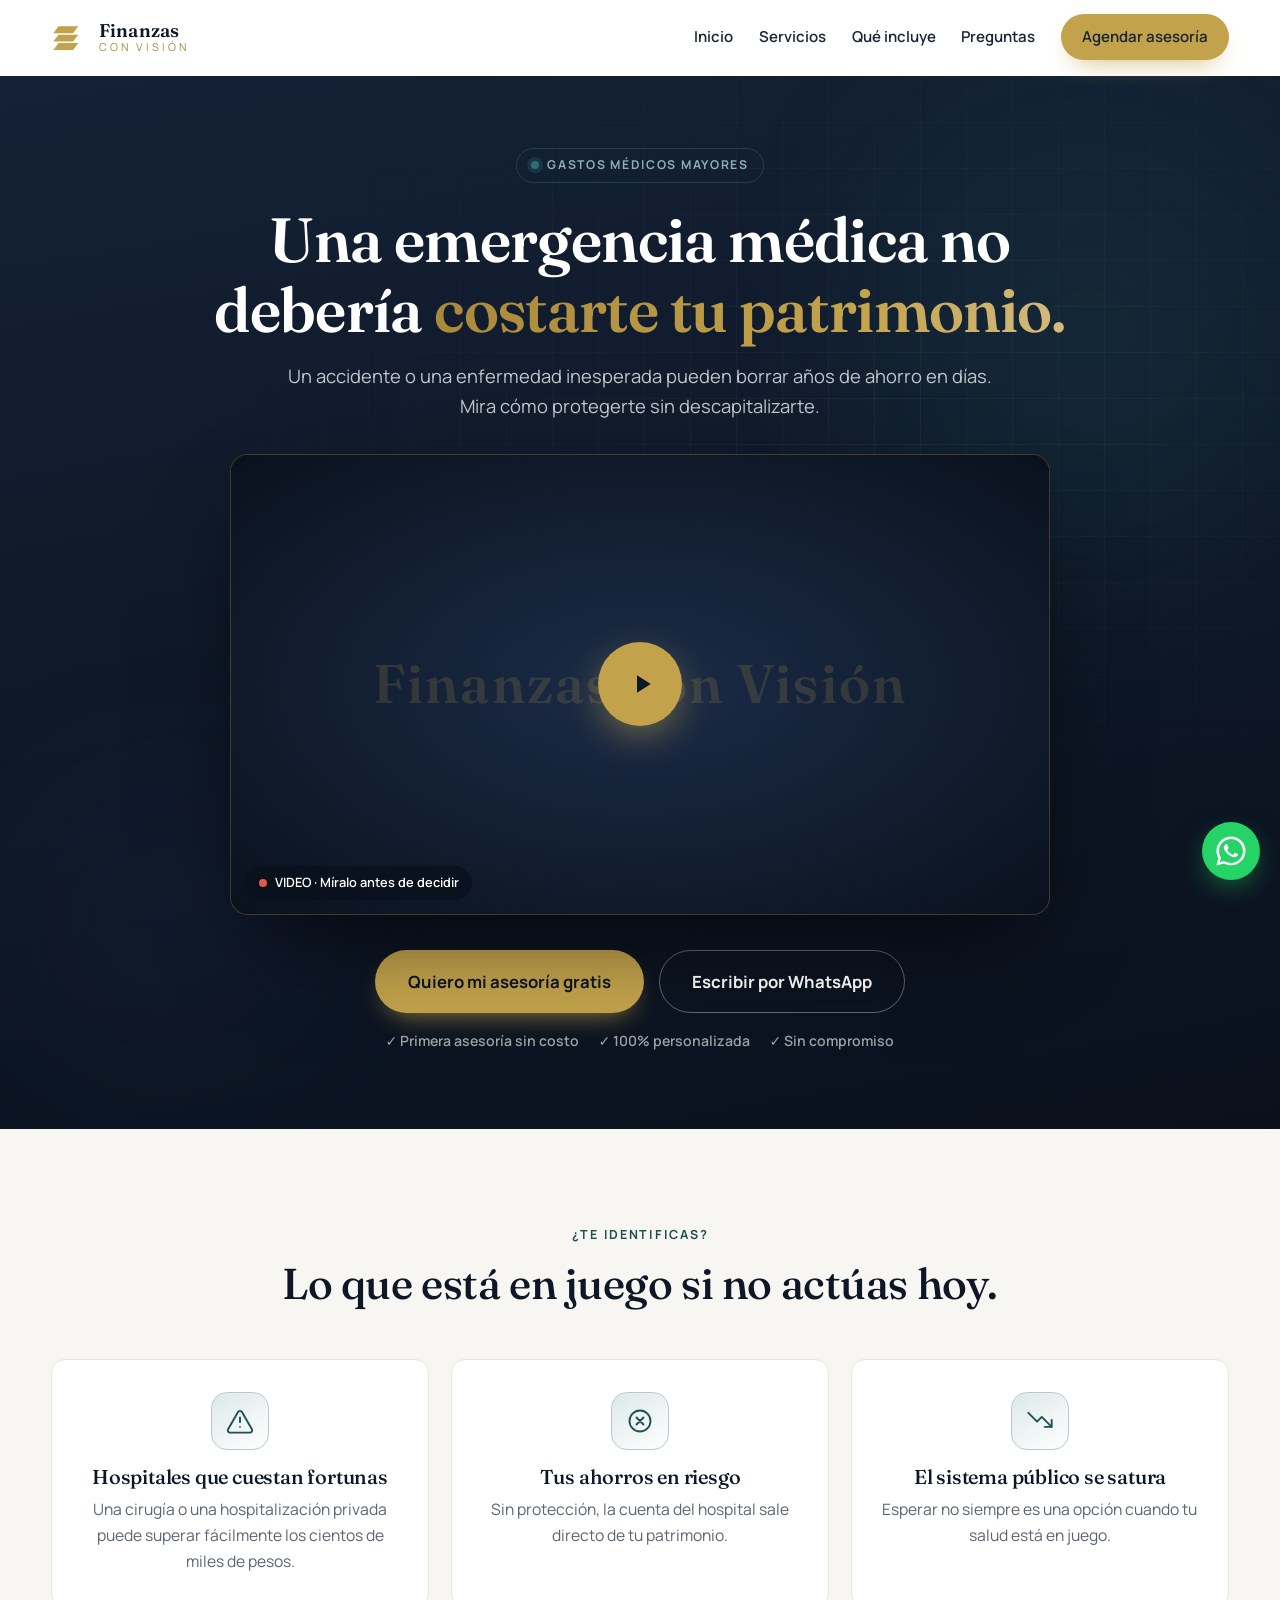
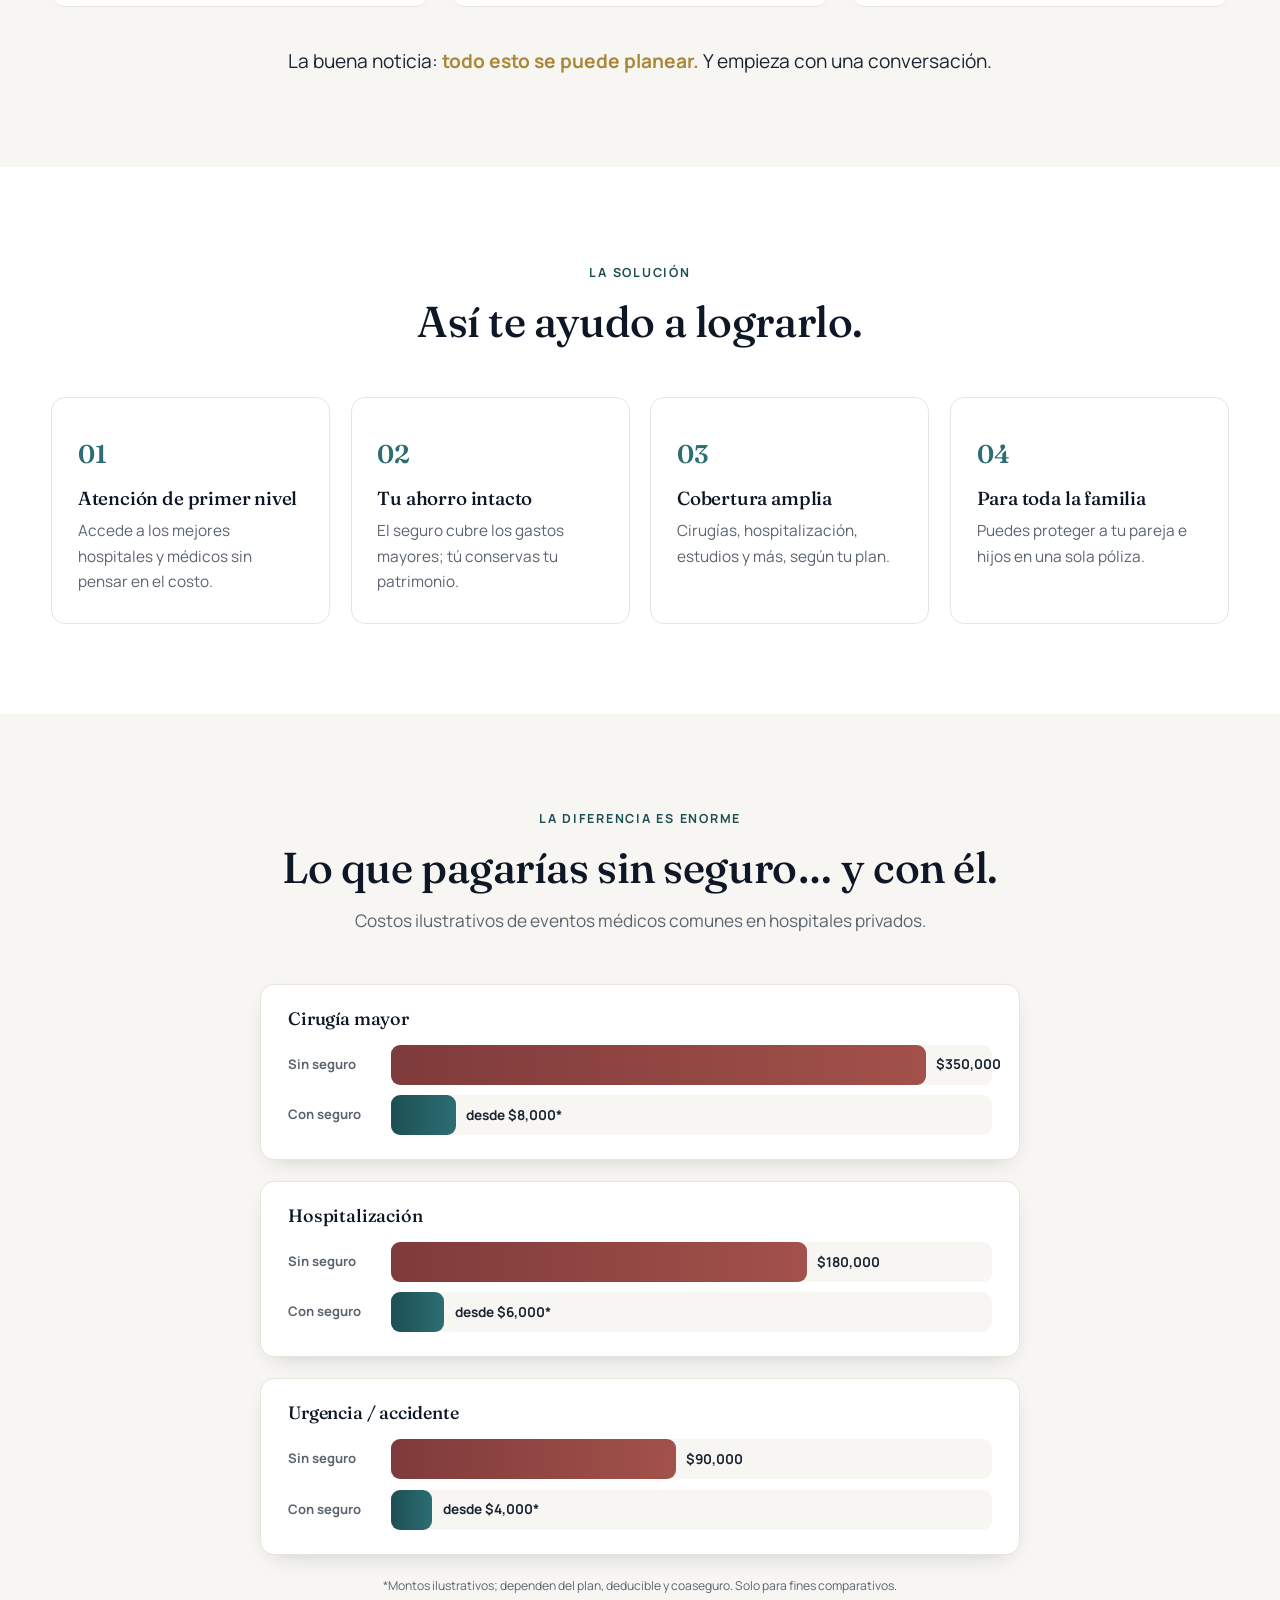
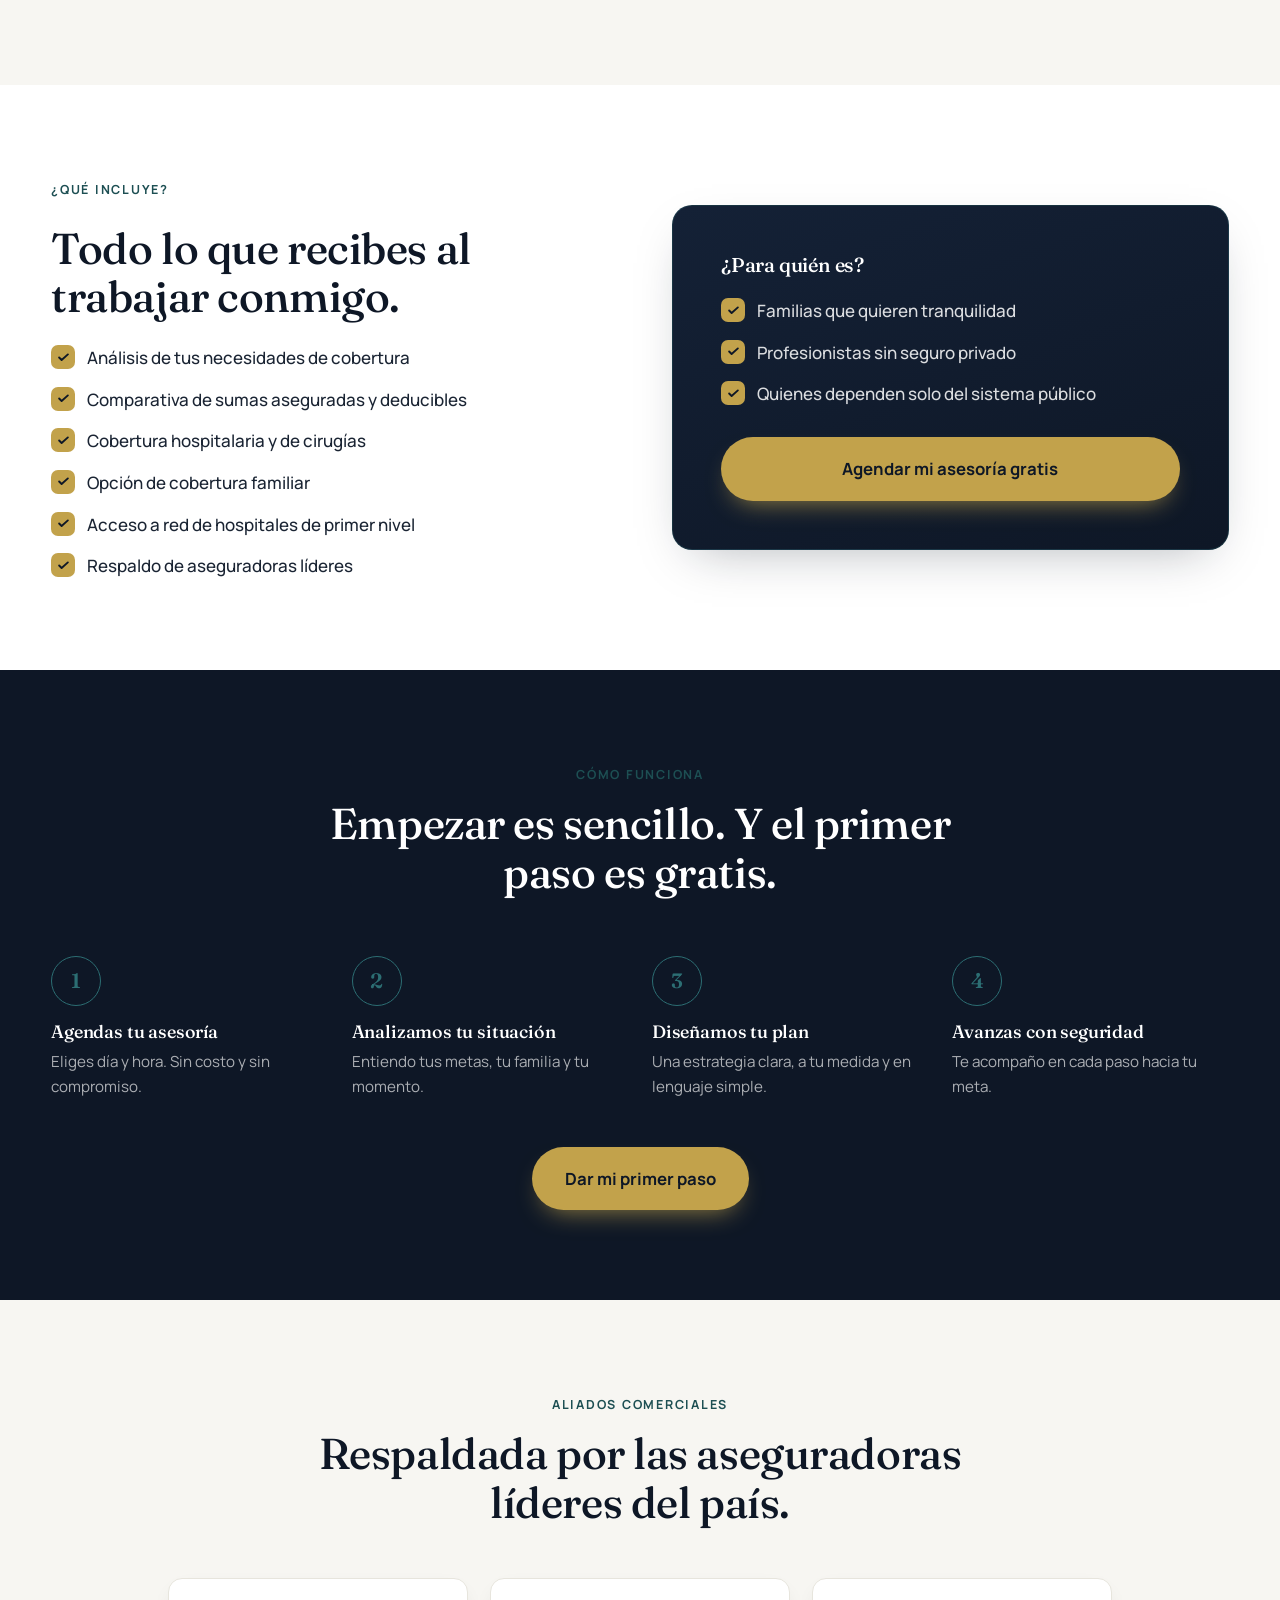
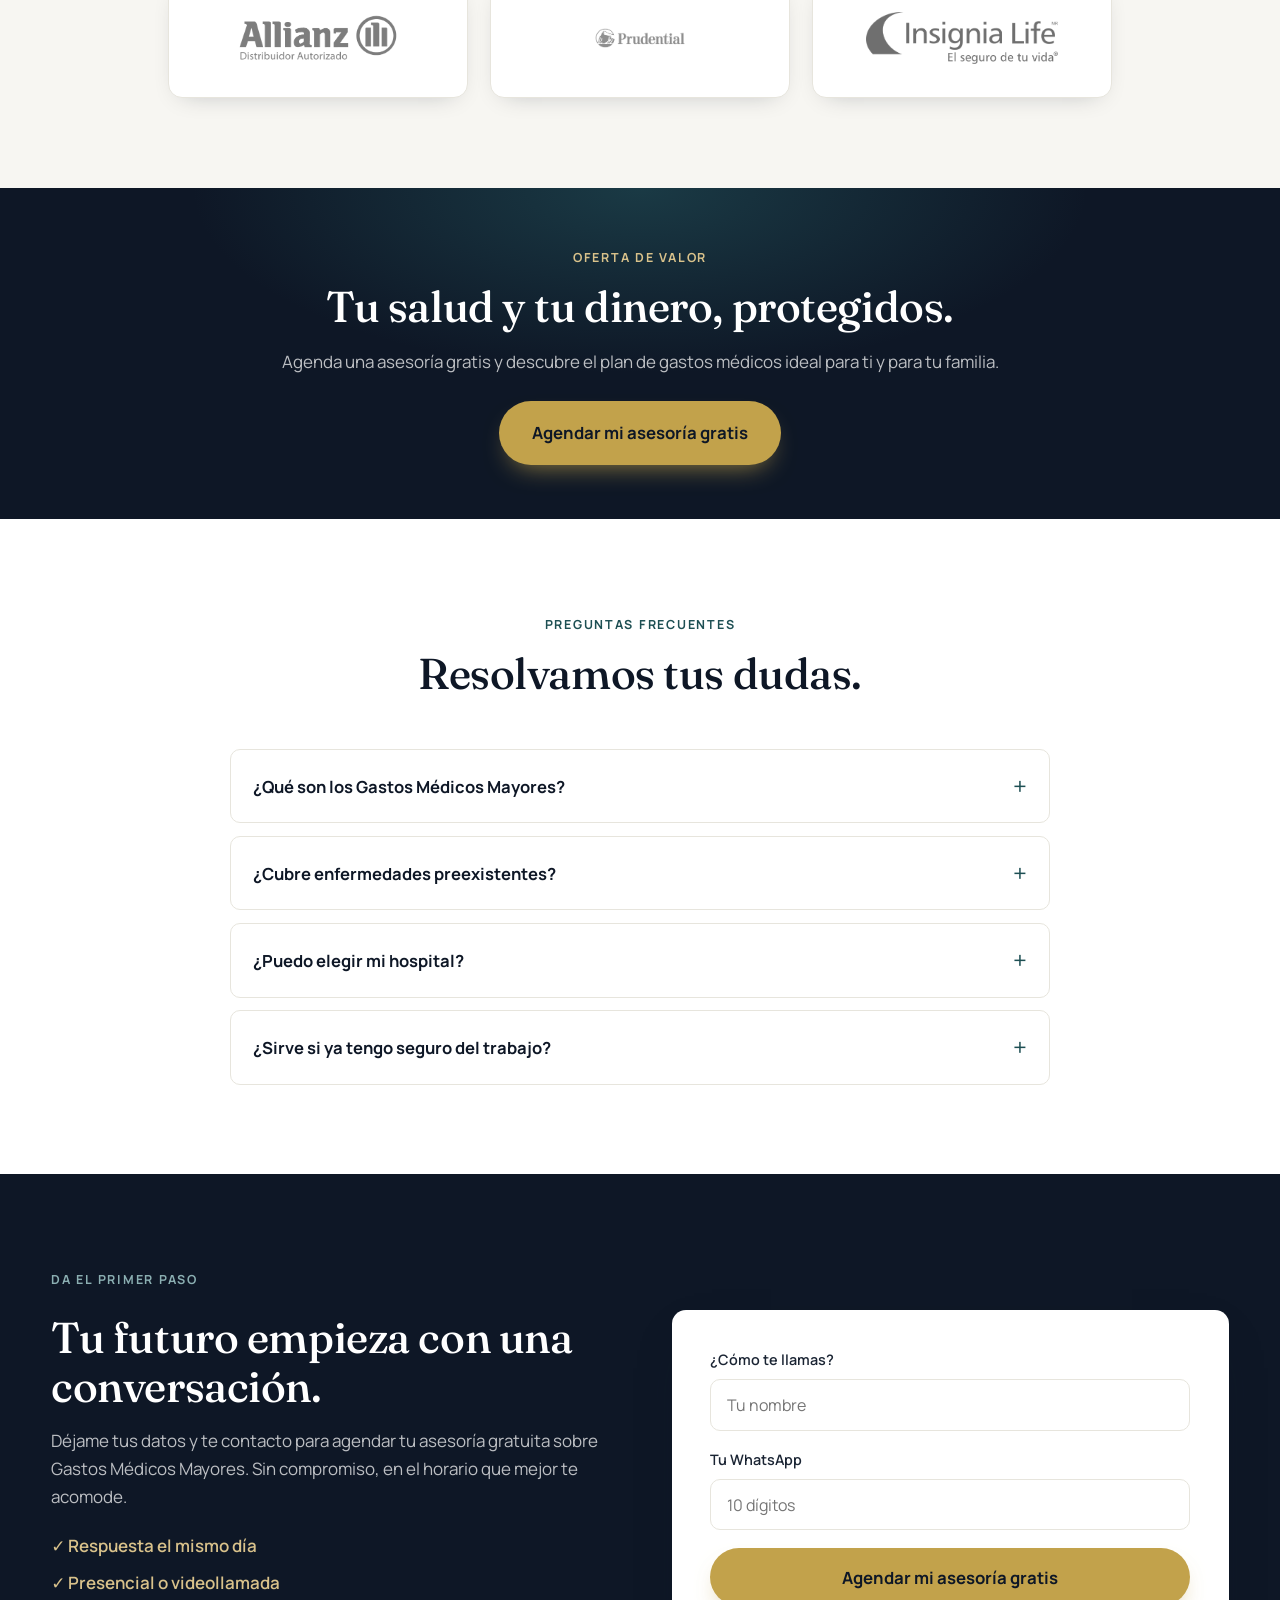
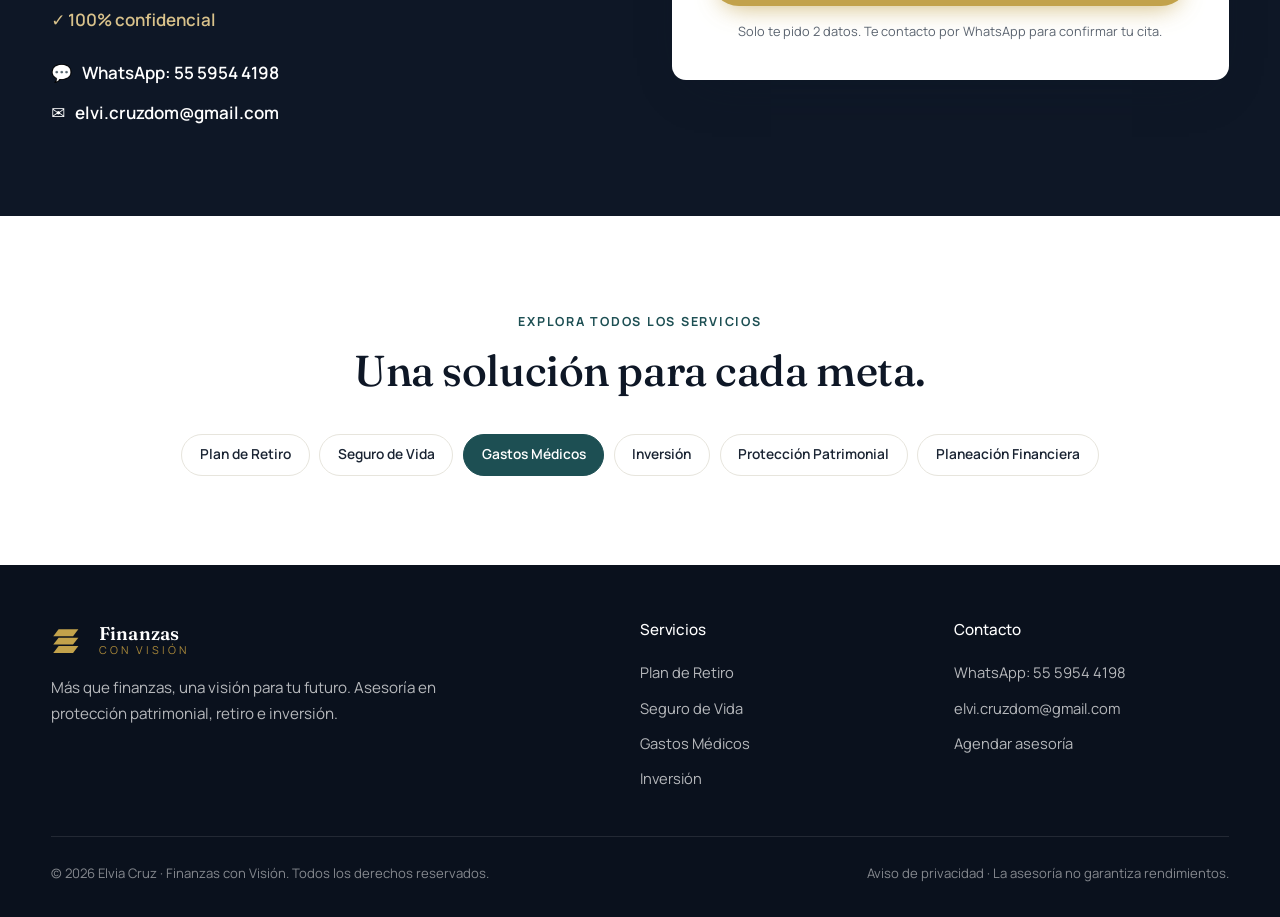
==== commit 8a774eae: "Add files via upload" ====
--- a/gastos-medicos.html
+++ b/gastos-medicos.html
@@ -15,7 +15,7 @@
   <link rel="preconnect" href="https://fonts.gstatic.com" crossorigin />
   <link href="https://fonts.googleapis.com/css2?family=Fraunces:opsz,wght@9..144,400;9..144,500;9..144,600&family=Manrope:wght@400;500;600;700&display=swap" rel="stylesheet" />
   <link rel="icon" type="image/svg+xml" href="assets/logo.svg" />
-  <link rel="stylesheet" href="css/gastos-medicos/gastos-medicos.css" />
+  <link rel="stylesheet" href="css/gastos-medicos/gastos-medicos.css?v=3" />
 
   <!-- ===== META PIXEL (reemplazar PIXEL_ID) =====
   <script>!function(f,b,e,v,n,t,s2){if(f.fbq)return;n=f.fbq=function(){n.callMethod?n.callMethod.apply(n,arguments):n.queue.push(arguments)};if(!f._fbq)f._fbq=n;n.push=n;n.loaded=!0;n.version='2.0';n.queue=[];t=b.createElement(e);t.async=!0;t.src=v;s2=b.getElementsByTagName(e)[0];s2.parentNode.insertBefore(t,s2)}(window,document,'script','https://connect.facebook.net/en_US/fbevents.js');fbq('init','PIXEL_ID');fbq('track','PageView');</script>
@@ -53,39 +53,16 @@
   </header>
 
   <main>
-    <!-- HERO VSL -->
+    <!-- HERO VSL (variante por servicio · agrega la URL del video en data-video) -->
     <section class="vsl-hero">
       <div class="container vsl-inner">
         <span class="vsl-eyebrow reveal"><span class="dot"></span>Gastos Médicos Mayores</span>
         <h1 class="reveal" data-delay="80">Una emergencia médica no debería <span class="text-gold">costarte tu patrimonio.</span></h1>
         <p class="vsl-hero-sub reveal" data-delay="160">Un accidente o una enfermedad inesperada pueden borrar años de ahorro en días. Mira cómo protegerte sin descapitalizarte.</p>
-
-        <!-- VIDEO VSL · agrega la URL del video en data-video (YouTube/Vimeo/MP4) -->
-        <div class="video-wrap reveal" id="videoWrap" data-delay="220" data-video="" role="button" tabindex="0" aria-label="Reproducir video">
-          <div class="video-fallback"><span>Finanzas con Visión</span></div>
-          <span class="video-tag"><span class="rec"></span> VIDEO · Míralo antes de decidir</span>
-          <button class="play-btn" aria-label="Reproducir">
-            <svg viewBox="0 0 24 24" fill="currentColor" aria-hidden="true"><path d="M8 5v14l11-7z"/></svg>
-          </button>
-        </div>
-
-        <div class="vsl-cta reveal" data-delay="300">
-          <div class="btn-row">
-            <a href="#agenda" class="btn btn-gold btn-lg" data-cta="hero-agenda">Quiero mi asesoría gratis</a>
-            <a href="https://wa.me/525559544198?text=Hola%20Elvia%2C%20vi%20tu%20informaci%C3%B3n%20sobre%20Gastos%20Médicos%20Mayores%20y%20quiero%20agendar%20mi%20asesor%C3%ADa" class="btn btn-ghost btn-lg" style="color:#fff;border-color:rgba(255,255,255,.35)" target="_blank" rel="noopener">Escribir por WhatsApp</a>
-          </div>
-          <ul class="vsl-trust">
-            <li>✓ Primera asesoría sin costo</li>
-            <li>✓ 100% personalizada</li>
-            <li>✓ Sin compromiso</li>
-          </ul>
-        </div>
-      </div>
-      <div class="hero-bg" aria-hidden="true">
-        <span class="aurora aurora-1"></span>
-        <span class="aurora aurora-2"></span>
-        <span class="grid-overlay"></span>
-      </div>
+        <div class="video-wrap reveal" id="videoWrap" data-delay="220" data-video="" role="button" tabindex="0" aria-label="Reproducir video"><div class="video-fallback"><span>Finanzas con Visión</span></div><span class="video-tag"><span class="rec"></span> VIDEO · Míralo antes de decidir</span><button class="play-btn" aria-label="Reproducir"><svg viewBox="0 0 24 24" fill="currentColor" aria-hidden="true"><path d="M8 5v14l11-7z"/></svg></button></div>
+        <div class="vsl-cta reveal" data-delay="300"><div class="btn-row"><a href="#agenda" class="btn btn-gold btn-lg" data-cta="hero-agenda">Quiero mi asesoría gratis</a><a href="https://wa.me/525559544198?text=Hola%20Elvia%2C%20vi%20tu%20informaci%C3%B3n%20sobre%20Gastos%20Médicos%20Mayores%20y%20quiero%20agendar%20mi%20asesor%C3%ADa" class="btn btn-ghost btn-lg" style="color:#fff;border-color:rgba(255,255,255,.35)" target="_blank" rel="noopener">Escribir por WhatsApp</a></div><ul class="vsl-trust"><li>✓ Primera asesoría sin costo</li><li>✓ 100% personalizada</li><li>✓ Sin compromiso</li></ul></div>
+      </div>
+      <div class="hero-bg" aria-hidden="true"><span class="aurora aurora-1"></span><span class="aurora aurora-2"></span><span class="grid-overlay"></span></div>
     </section>
 
     <!-- PROBLEMA -->
@@ -147,6 +124,9 @@
         </div>
       </div>
     </section>
+
+    <!-- SECCIÓN ESTRELLA (única por servicio) -->
+    <section class="section signature sig-compare" id="herramienta"><div class="container"><div class="section-head reveal"><span class="kicker">La diferencia es enorme</span><h2>Lo que pagarías sin seguro… y con él.</h2><p class="section-lead">Costos ilustrativos de eventos médicos comunes en hospitales privados.</p></div><div class="compare-grid"><div class="compare-item reveal"><h3>Cirugía mayor</h3><div class="bar-row"><span class="bar-label">Sin seguro</span><div class="bar"><span class="bar-fill bar-bad" style="--w:90%"></span><b class="bar-amt">$350,000</b></div></div><div class="bar-row"><span class="bar-label">Con seguro</span><div class="bar"><span class="bar-fill bar-good" style="--w:11%"></span><b class="bar-amt">desde $8,000*</b></div></div></div><div class="compare-item reveal"><h3>Hospitalización</h3><div class="bar-row"><span class="bar-label">Sin seguro</span><div class="bar"><span class="bar-fill bar-bad" style="--w:70%"></span><b class="bar-amt">$180,000</b></div></div><div class="bar-row"><span class="bar-label">Con seguro</span><div class="bar"><span class="bar-fill bar-good" style="--w:9%"></span><b class="bar-amt">desde $6,000*</b></div></div></div><div class="compare-item reveal"><h3>Urgencia / accidente</h3><div class="bar-row"><span class="bar-label">Sin seguro</span><div class="bar"><span class="bar-fill bar-bad" style="--w:48%"></span><b class="bar-amt">$90,000</b></div></div><div class="bar-row"><span class="bar-label">Con seguro</span><div class="bar"><span class="bar-fill bar-good" style="--w:7%"></span><b class="bar-amt">desde $4,000*</b></div></div></div></div><p class="calc-disclaimer" style="text-align:center;margin-top:1.4rem">*Montos ilustrativos; dependen del plan, deducible y coaseguro. Solo para fines comparativos.</p></div></section>
 
     <!-- QUÉ INCLUYE -->
     <section class="section" id="incluye">
@@ -357,6 +337,6 @@
     </div>
   </div>
 
-  <script src="js/shared/vsl.js" defer></script>
+  <script src="js/shared/vsl.js?v=3" defer></script>
 </body>
 </html>
--- a/css/gastos-medicos/gastos-medicos.css
+++ b/css/gastos-medicos/gastos-medicos.css
@@ -1,8 +1,11 @@
 /* ============================================================
    Gastos Médicos Mayores — gastos-medicos.css
-   Importa la base compartida y aplica ajustes propios de esta página.
+   Tema propio de esta landing. Importa la base compartida y
+   define su color de acento (todo el resto se hereda de base.css).
    ============================================================ */
-@import url('../shared/base.css');
+@import url('../shared/base.css?v=3');
 
-/* Espacio reservado para personalizaciones de esta landing
-   (acentos, poster del video, etc.) sin tocar la base. */
+:root {
+  --accent: #2C6E73;
+  --accent-deep: #1D4F53;
+}
